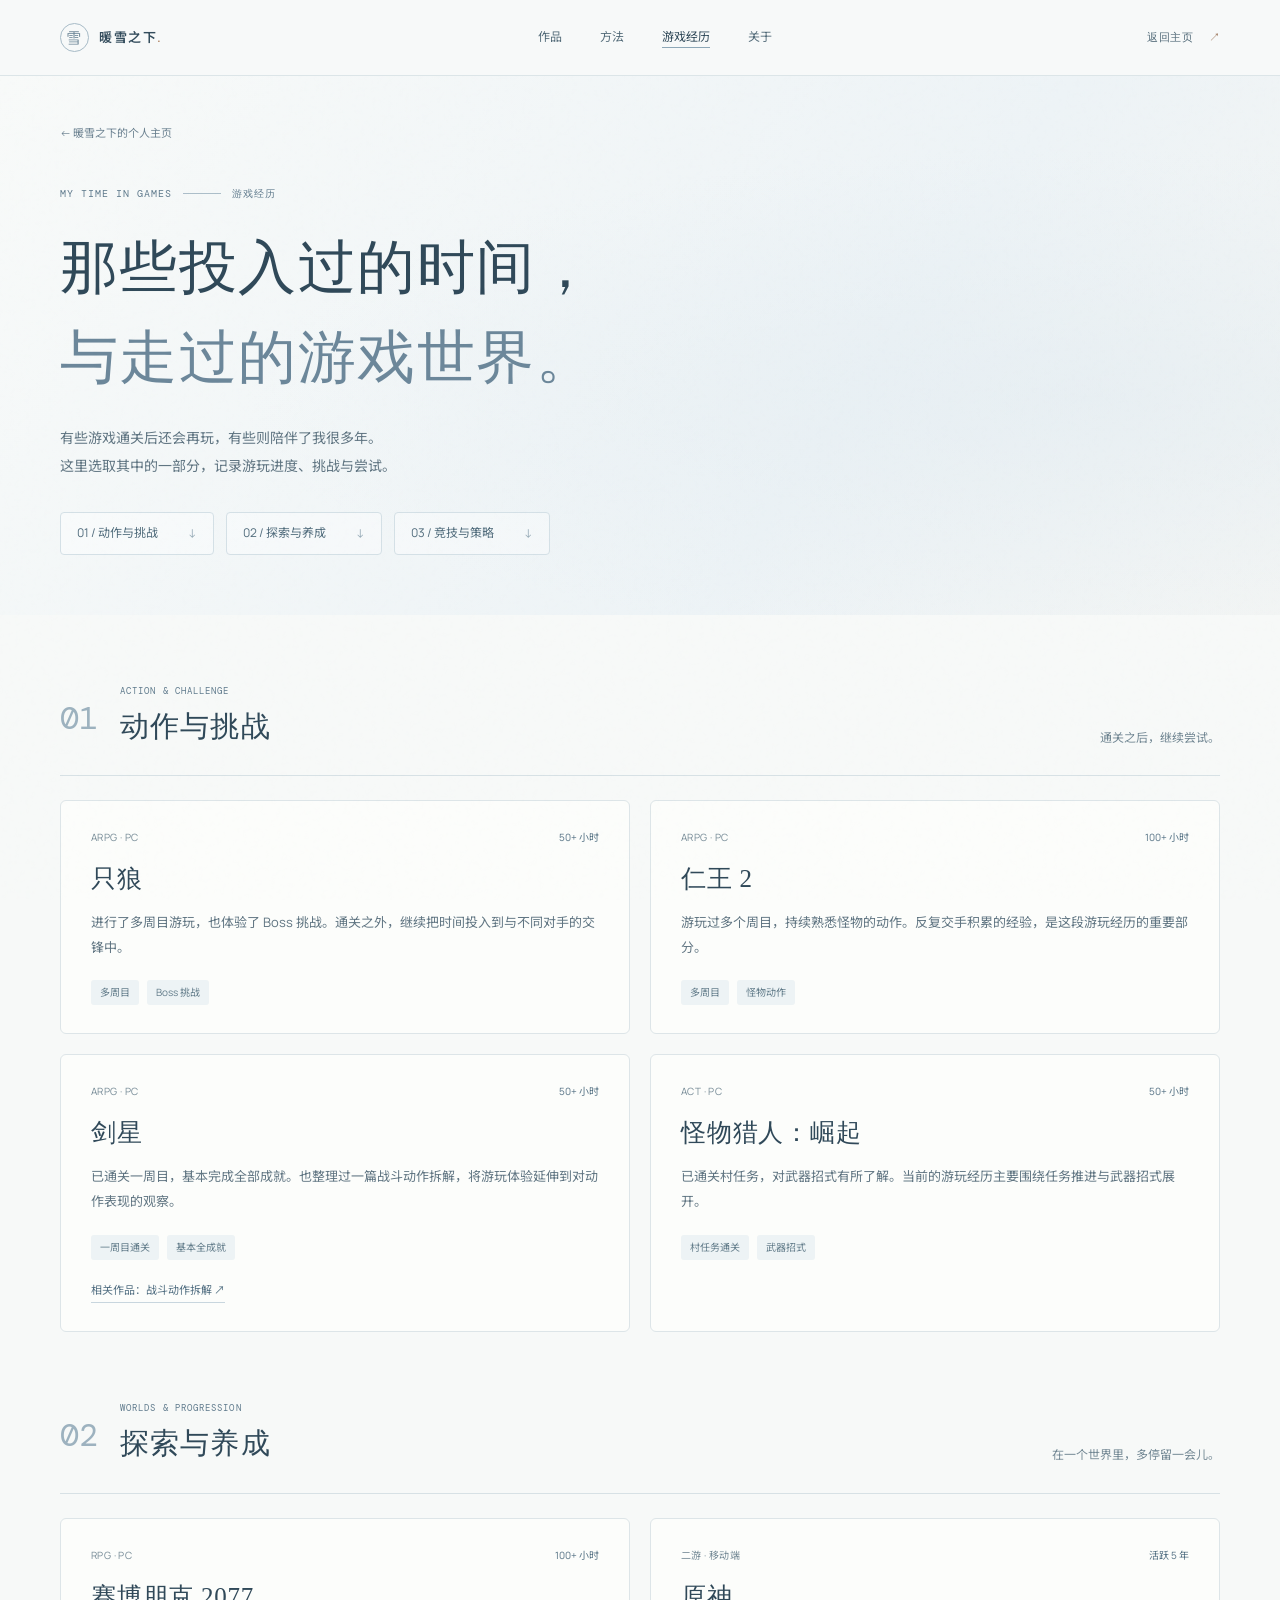
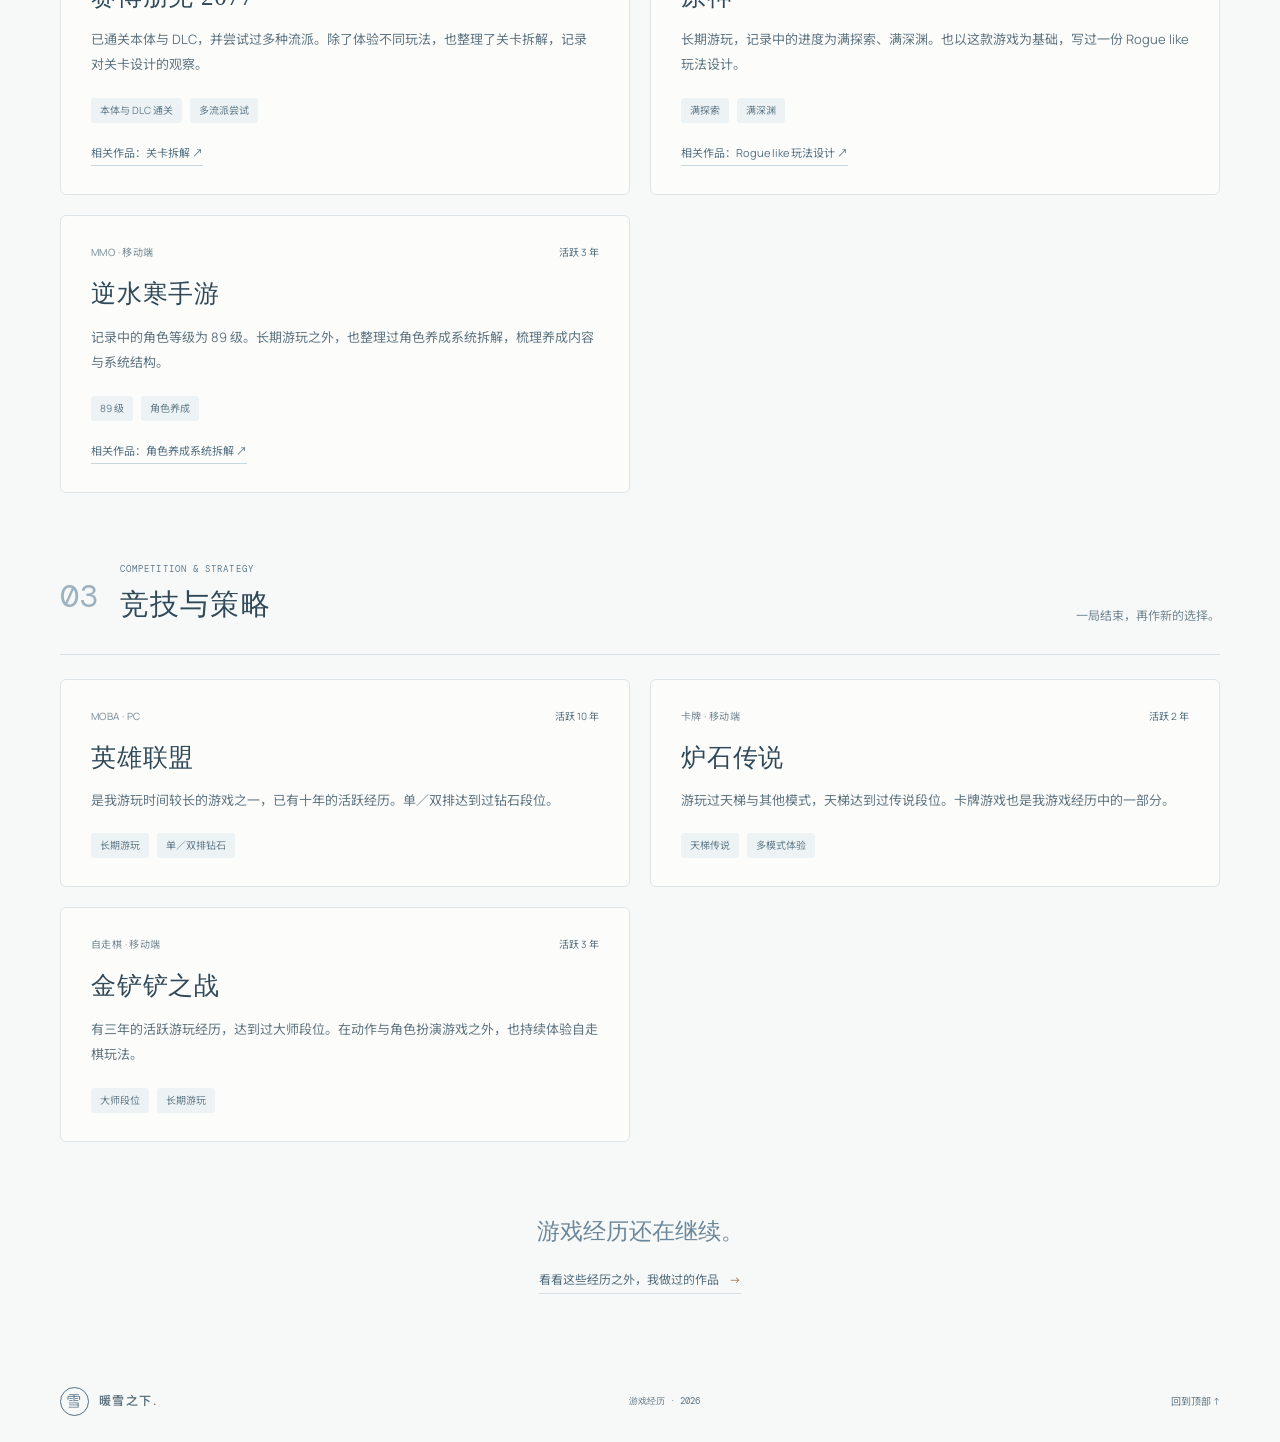
==== games.html @ 7883a8d0 "Add personal game experience page and homepage entry" ====
<!doctype html>
<html lang="zh-CN">
<head>
  <meta charset="utf-8">
  <meta name="viewport" content="width=device-width, initial-scale=1">
  <meta name="theme-color" content="#f3f6f7">
  <meta name="description" content="暖雪之下的游戏经历：动作挑战、世界探索与长期竞技，记录自己的游玩足迹。">
  <title>游戏经历｜暖雪之下</title>
  <link rel="preconnect" href="https://fonts.googleapis.com">
  <link rel="preconnect" href="https://fonts.gstatic.com" crossorigin>
  <link href="https://fonts.googleapis.com/css2?family=DM+Mono:wght@400;500&family=Manrope:wght@400;500;600;700;800&family=Noto+Sans+SC:wght@400;500;600;700;900&display=swap" rel="stylesheet">
  <link rel="stylesheet" href="styles.css?v=games-1">
  <link rel="stylesheet" href="games.css?v=games-1">
  <script src="script.js" defer></script>
</head>
<body class="games-page">
  <div class="grain" aria-hidden="true"></div>
  <header class="topbar">
    <a class="brand" href="index.html"><span class="brand-mark">雪</span><span>暖雪之下<span class="brand-dot">.</span></span></a>
    <nav aria-label="主导航"><a href="index.html#work">作品</a><a href="index.html#approach">方法</a><a href="games.html" aria-current="page">游戏经历</a><a href="index.html#about">关于</a></nav>
    <a class="top-contact" href="index.html">返回主页 <span>↗</span></a>
  </header>
  <main id="top">
    <div class="games-intro-scene">
      <section class="games-intro wrap" aria-labelledby="games-title">
        <a class="games-back" href="index.html">← 暖雪之下的个人主页</a>
        <div class="eyebrow">MY TIME IN GAMES <span class="eyebrow-line"></span> 游戏经历</div>
        <h1 id="games-title">那些投入过的时间，<br><em>与走过的游戏世界。</em></h1>
        <p>有些游戏通关后还会再玩，有些则陪伴了我很多年。<br>这里选取其中的一部分，记录游玩进度、挑战与尝试。</p>
        <div class="games-chapters" aria-label="页面目录"><a href="#action">01 / 动作与挑战 <span>↓</span></a><a href="#worlds">02 / 探索与养成 <span>↓</span></a><a href="#competitive">03 / 竞技与策略 <span>↓</span></a></div>
      </section>
    </div>
    <div class="wrap games-content">
      <section class="game-chapter" id="action" aria-labelledby="action-title">
        <div class="game-chapter-heading"><span class="game-chapter-number">01</span><div><span class="eyebrow">ACTION &amp; CHALLENGE</span><h2 id="action-title">动作与挑战</h2></div><p>通关之后，继续尝试。</p></div>
        <div class="game-list">
          <!-- Each entry can later include a figure with a screenshot or a video link. -->
          <article class="game-entry"><div class="game-entry-top"><span class="game-kind">ARPG · PC</span><span class="game-time">50+ 小时</span></div><h3>只狼</h3><p>进行了多周目游玩，也体验了 Boss 挑战。通关之外，继续把时间投入到与不同对手的交锋中。</p><div class="game-notes"><span>多周目</span><span>Boss 挑战</span></div></article>
          <article class="game-entry"><div class="game-entry-top"><span class="game-kind">ARPG · PC</span><span class="game-time">100+ 小时</span></div><h3>仁王 2</h3><p>游玩过多个周目，持续熟悉怪物的动作。反复交手积累的经验，是这段游玩经历的重要部分。</p><div class="game-notes"><span>多周目</span><span>怪物动作</span></div></article>
          <article class="game-entry"><div class="game-entry-top"><span class="game-kind">ARPG · PC</span><span class="game-time">50+ 小时</span></div><h3>剑星</h3><p>已通关一周目，基本完成全部成就。也整理过一篇战斗动作拆解，将游玩体验延伸到对动作表现的观察。</p><div class="game-notes"><span>一周目通关</span><span>基本全成就</span></div><a class="game-related" href="https://docs.qq.com/pdf/DSk5XcUJLbWRxZUxj" target="_blank" rel="noopener noreferrer">相关作品：战斗动作拆解 ↗</a></article>
          <article class="game-entry"><div class="game-entry-top"><span class="game-kind">ACT · PC</span><span class="game-time">50+ 小时</span></div><h3>怪物猎人：崛起</h3><p>已通关村任务，对武器招式有所了解。当前的游玩经历主要围绕任务推进与武器招式展开。</p><div class="game-notes"><span>村任务通关</span><span>武器招式</span></div></article>
        </div>
      </section>
      <section class="game-chapter" id="worlds" aria-labelledby="worlds-title">
        <div class="game-chapter-heading"><span class="game-chapter-number">02</span><div><span class="eyebrow">WORLDS &amp; PROGRESSION</span><h2 id="worlds-title">探索与养成</h2></div><p>在一个世界里，多停留一会儿。</p></div>
        <div class="game-list">
          <article class="game-entry"><div class="game-entry-top"><span class="game-kind">RPG · PC</span><span class="game-time">100+ 小时</span></div><h3>赛博朋克 2077</h3><p>已通关本体与 DLC，并尝试过多种流派。除了体验不同玩法，也整理了关卡拆解，记录对关卡设计的观察。</p><div class="game-notes"><span>本体与 DLC 通关</span><span>多流派尝试</span></div><a class="game-related" href="https://docs.qq.com/pdf/DSmdZdEV5RG5sZkVX" target="_blank" rel="noopener noreferrer">相关作品：关卡拆解 ↗</a></article>
          <article class="game-entry"><div class="game-entry-top"><span class="game-kind">二游 · 移动端</span><span class="game-time">活跃 5 年</span></div><h3>原神</h3><p>长期游玩，记录中的进度为满探索、满深渊。也以这款游戏为基础，写过一份 Rogue like 玩法设计。</p><div class="game-notes"><span>满探索</span><span>满深渊</span></div><a class="game-related" href="https://docs.qq.com/pdf/DSldFSWpGRkFDQlZ1" target="_blank" rel="noopener noreferrer">相关作品：Rogue like 玩法设计 ↗</a></article>
          <article class="game-entry"><div class="game-entry-top"><span class="game-kind">MMO · 移动端</span><span class="game-time">活跃 3 年</span></div><h3>逆水寒手游</h3><p>记录中的角色等级为 89 级。长期游玩之外，也整理过角色养成系统拆解，梳理养成内容与系统结构。</p><div class="game-notes"><span>89 级</span><span>角色养成</span></div><a class="game-related" href="https://docs.qq.com/pdf/DSmRoaVdUWG1sek9w" target="_blank" rel="noopener noreferrer">相关作品：角色养成系统拆解 ↗</a></article>
        </div>
      </section>
      <section class="game-chapter" id="competitive" aria-labelledby="competitive-title">
        <div class="game-chapter-heading"><span class="game-chapter-number">03</span><div><span class="eyebrow">COMPETITION &amp; STRATEGY</span><h2 id="competitive-title">竞技与策略</h2></div><p>一局结束，再作新的选择。</p></div>
        <div class="game-list">
          <article class="game-entry"><div class="game-entry-top"><span class="game-kind">MOBA · PC</span><span class="game-time">活跃 10 年</span></div><h3>英雄联盟</h3><p>是我游玩时间较长的游戏之一，已有十年的活跃经历。单／双排达到过钻石段位。</p><div class="game-notes"><span>长期游玩</span><span>单／双排钻石</span></div></article>
          <article class="game-entry"><div class="game-entry-top"><span class="game-kind">卡牌 · 移动端</span><span class="game-time">活跃 2 年</span></div><h3>炉石传说</h3><p>游玩过天梯与其他模式，天梯达到过传说段位。卡牌游戏也是我游戏经历中的一部分。</p><div class="game-notes"><span>天梯传说</span><span>多模式体验</span></div></article>
          <article class="game-entry"><div class="game-entry-top"><span class="game-kind">自走棋 · 移动端</span><span class="game-time">活跃 3 年</span></div><h3>金铲铲之战</h3><p>有三年的活跃游玩经历，达到过大师段位。在动作与角色扮演游戏之外，也持续体验自走棋玩法。</p><div class="game-notes"><span>大师段位</span><span>长期游玩</span></div></article>
        </div>
      </section>
      <div class="games-closing"><p>游戏经历还在继续。</p><a class="text-link" href="index.html#work">看看这些经历之外，我做过的作品 <span>→</span></a></div>
    </div>
  </main>
  <footer class="footer wrap"><a class="brand" href="index.html"><span class="brand-mark">雪</span><span>暖雪之下<span class="brand-dot">.</span></span></a><span>游戏经历 · 2026</span><a href="#top">回到顶部 ↑</a></footer>
</body>
</html>
---- styles.css ----
:root{--bg:#101a1a;--panel:#172323;--panel2:#1c2b29;--ink:#f4f0e7;--muted:#9ba9a1;--teal:#92d6be;--lime:#d6e86d;--line:rgba(231,239,221,.13);--mono:"DM Mono",monospace;--sans:"Manrope","Noto Sans SC",sans-serif}*{box-sizing:border-box}html{scroll-behavior:smooth;scroll-padding-top:85px}body{margin:0;background:var(--bg);color:var(--ink);font-family:var(--sans);font-size:14px;line-height:1.7;overflow-x:hidden}.grain{position:fixed;inset:0;pointer-events:none;z-index:9;opacity:.11;background-image:url("data:image/svg+xml,%3Csvg viewBox='0 0 180 180' xmlns='http://www.w3.org/2000/svg'%3E%3Cfilter id='n'%3E%3CfeTurbulence type='fractalNoise' baseFrequency='.9' numOctaves='3' stitchTiles='stitch'/%3E%3C/filter%3E%3Crect width='100%25' height='100%25' filter='url(%23n)' opacity='.13'/%3E%3C/svg%3E")}.wrap{width:min(1160px,calc(100% - 64px));margin-inline:auto}.topbar{height:76px;padding:0 max(32px,calc((100vw - 1160px)/2));display:flex;align-items:center;justify-content:space-between;border-bottom:1px solid var(--line);position:sticky;top:0;background:rgba(16,26,26,.93);backdrop-filter:blur(14px);z-index:10}.brand{display:flex;align-items:center;gap:10px;color:var(--ink);font-weight:800;letter-spacing:.12em;text-decoration:none;font-size:13px}.brand-mark{display:grid;place-items:center;width:29px;height:29px;border:1px solid var(--teal);color:var(--teal);font:500 15px var(--mono);border-radius:50%}.brand-dot,.heading-mark{color:var(--lime)}nav{display:flex;gap:38px}nav a,.top-contact,.footer a{color:#c1cac2;text-decoration:none;font-size:12px;transition:color .2s}nav a:hover,.top-contact:hover,.footer a:hover{color:var(--lime)}.top-contact{font-family:var(--mono);font-size:11px;letter-spacing:.04em}.top-contact span,.text-link span{color:var(--lime);margin-left:8px}.hero{min-height:620px;padding-top:108px;position:relative;display:grid;grid-template-columns:1fr .88fr;align-items:start}.eyebrow{font:10px var(--mono);letter-spacing:.1em;color:var(--teal);display:flex;align-items:center;gap:11px}.status-dot{width:6px;height:6px;border-radius:50%;background:var(--lime);box-shadow:0 0 10px #d6e86d}.eyebrow-line{display:inline-block;width:38px;height:1px;background:rgba(146,214,190,.55)}h1,h2,h3,p{margin-top:0}h1{font-size:clamp(50px,6vw,82px);line-height:1.17;letter-spacing:-.06em;margin:34px 0 22px;font-weight:700}h1 em,h2 em{font-style:normal;color:var(--teal)}.hero-lede{font-size:15px;color:#b1bdb5;line-height:2.05}.hero-lede strong{color:var(--ink)}.hero-actions{display:flex;align-items:center;gap:28px;margin-top:34px}.button{display:inline-flex;gap:27px;align-items:center;text-decoration:none;padding:12px 18px;font-weight:600;font-size:12px;transition:transform .2s,background .2s}.button:hover{transform:translateY(-2px)}.button-primary{background:var(--lime);color:#17201d}.button-primary span{font:16px var(--mono)}.text-link{color:var(--ink);text-decoration:none;font-size:12px;border-bottom:1px solid var(--line);padding-bottom:5px}.hero-meta{display:flex;gap:13px;margin-top:72px;color:#75867e;font:9px var(--mono);letter-spacing:.09em}.meta-sep{color:var(--teal)}.hero-art{height:420px;position:relative;margin-top:8px;overflow:hidden;background:radial-gradient(ellipse at center,rgba(42,73,63,.55),rgba(16,26,26,0) 70%)}.art-orbit{position:absolute;border:1px solid rgba(146,214,190,.18);border-radius:50%;left:50%;top:48%;transform:translate(-50%,-50%) rotate(-25deg)}.orbit-one{width:350px;height:175px}.orbit-two{width:260px;height:345px;transform:translate(-50%,-50%) rotate(49deg);border-color:rgba(214,232,109,.16)}.art-cross{height:1px;background:rgba(146,214,190,.16);position:absolute;left:12%;right:12%;top:48%}.cross-b{transform:rotate(60deg)}.art-core{position:absolute;top:48%;left:50%;width:113px;height:113px;transform:translate(-50%,-50%);border:1px solid rgba(214,232,109,.55);border-radius:50%;display:flex;flex-direction:column;align-items:center;justify-content:center;background:rgba(21,39,35,.7);box-shadow:0 0 55px rgba(146,214,190,.13)}.core-glyph{font-size:32px;color:var(--lime);line-height:1}.core-label{font:8px/1.4 var(--mono);text-align:center;letter-spacing:.1em;color:var(--teal);margin-top:4px}.art-node{position:absolute;width:52px;height:52px;border-radius:50%;border:1px solid rgba(146,214,190,.42);background:#182624;display:flex;flex-direction:column;align-items:center;justify-content:center;line-height:1.2;box-shadow:0 0 22px rgba(0,0,0,.25)}.art-node b{font:10px var(--mono);color:var(--lime)}.art-node span{font-size:9px;color:#bccac0;margin-top:3px}.node-a{top:15%;left:49%}.node-b{bottom:15%;left:23%}.node-c{bottom:22%;right:13%}.art-coordinate{position:absolute;font:8px var(--mono);letter-spacing:.07em;color:#758a7d}.coord-a{top:10%;right:4%}.coord-b{bottom:9%;left:0}.art-caption{position:absolute;bottom:9%;right:0;display:flex;gap:8px;align-items:center;font-size:9px;color:#8d9d92}.caption-bar{width:17px;height:1px;background:var(--lime)}.hero-index{position:absolute;bottom:25px;left:0;display:flex;align-items:center;gap:12px;color:#6d7d75;font:8px var(--mono);letter-spacing:.12em}.scroll-line{height:1px;width:55px;background:var(--teal)}.signal-strip{border-block:1px solid var(--line);background:rgba(255,255,255,.015)}.signal-inner{min-height:88px;display:flex;align-items:center;justify-content:space-between}.signal-label{font:9px var(--mono);color:#73867b;letter-spacing:.1em}.signal-item{font-size:12px;color:#d0d8ce}.signal-item b{font:10px var(--mono);color:var(--teal);margin-right:12px}.section{padding-top:112px;padding-bottom:118px}.section-head{display:flex;justify-content:space-between;align-items:end;margin-bottom:45px}.section-eyebrow{margin-bottom:17px}.section-head h2,.about-left h2{font-size:42px;line-height:1.25;letter-spacing:-.05em;margin:0}.section-head>p{font-size:11px;color:#829087;line-height:1.9;margin:0 0 3px}.work-grid{display:grid;grid-template-columns:1fr 1fr;gap:46px 28px}.work-card{min-width:0}.work-featured{grid-column:1/-1;display:grid;grid-template-columns:1.1fr .9fr;gap:28px;align-items:center}.work-visual{position:relative;display:block;min-height:280px;overflow:hidden;background:#1a2926;text-decoration:none;color:inherit;border:1px solid rgba(225,238,222,.08);transition:border .3s,transform .3s}.work-visual:hover{border-color:rgba(146,214,190,.45);transform:translateY(-3px)}.visual-top{position:absolute;left:20px;right:20px;top:17px;display:flex;justify-content:space-between;color:#85978c;font:8px var(--mono);letter-spacing:.07em}.timeline-title{position:absolute;left:10%;top:24%;font:700 clamp(31px,4vw,53px)/.95 var(--sans);letter-spacing:-.06em}.timeline-title i{font-style:normal;color:var(--teal)}.timeline-track{position:absolute;left:10%;right:10%;bottom:28%;display:flex;gap:10px;align-items:center}.track-label{font:8px var(--mono);color:#8ca099}.track-line{height:1px;background:rgba(146,214,190,.6);flex:1;position:relative;display:flex;justify-content:space-between}.track-line i{width:7px;height:7px;border-radius:50%;background:var(--lime);margin-top:-3px;box-shadow:0 0 11px rgba(214,232,109,.7)}.timeline-events{position:absolute;left:16%;right:12%;bottom:19%;display:flex;justify-content:space-between;color:#8ea097;font-size:9px}.work-featured .work-visual{min-height:295px}.visual-arrow{position:absolute;right:18px;bottom:15px;color:var(--lime);font:18px var(--mono)}.visual-timeline:after{content:"";position:absolute;right:9%;top:29%;width:105px;height:105px;border:1px solid rgba(146,214,190,.32);border-radius:50%;box-shadow:0 0 0 14px rgba(146,214,190,.035),0 0 0 28px rgba(146,214,190,.025)}.visual-config{min-height:245px;background:linear-gradient(135deg,#1c2c29,#182322)}.config-stack{position:absolute;left:12%;right:12%;top:27%;display:grid;gap:7px}.stack-row{height:30px;display:flex;align-items:center;gap:13px;padding:0 11px;border:1px solid rgba(146,214,190,.15);background:rgba(15,25,24,.55)}.stack-row span{font:8px var(--mono);color:#82968a;width:39px}.stack-row b{font-size:9px;color:#c3d0c5;font-weight:500;flex:1}.stack-row i{font-style:normal;color:#799589;font:12px var(--mono)}.stack-row.active{border-color:rgba(214,232,109,.55);background:rgba(214,232,109,.08)}.stack-row.active span,.stack-row.active i{color:var(--lime)}.stack-foot{position:absolute;left:12%;right:12%;bottom:13%;display:flex;justify-content:space-between;color:#71867a;font:7px var(--mono);letter-spacing:.08em}.visual-prototype{min-height:245px;background:radial-gradient(ellipse at 50% 55%,#29433a,#192523 70%)}.proto-stage{position:absolute;inset:26% 13% 23%;border:1px solid rgba(146,214,190,.17);background-image:linear-gradient(rgba(146,214,190,.045) 1px,transparent 1px),linear-gradient(90deg,rgba(146,214,190,.045) 1px,transparent 1px);background-size:22px 22px}.proto-player{position:absolute;left:35%;top:52%;width:23px;height:23px;border-radius:50%;display:grid;place-items:center;color:#13201a;background:var(--lime);box-shadow:0 0 20px #b2c966}.proto-target{position:absolute;width:13px;height:13px;border:1px solid #e3a083;border-radius:50%;box-shadow:0 0 13px rgba(227,160,131,.5)}.target-one{right:26%;top:24%}.target-two{right:18%;bottom:19%}.proto-path{position:absolute;left:39%;top:45%;width:80px;height:40px;border-top:1px dashed var(--teal);transform:rotate(-29deg)}.proto-hit{position:absolute;right:22%;top:10%;font:9px var(--mono);color:var(--lime);transform:rotate(-10deg)}.proto-controls{position:absolute;left:13%;right:13%;bottom:10%;display:flex;justify-content:space-between;color:#82968b;font:7px var(--mono)}.work-info{position:relative;padding-top:19px}.work-kicker{font:9px var(--mono);letter-spacing:.04em;color:var(--teal)}.work-info h3{font-size:18px;line-height:1.45;margin:7px 35px 10px 0;font-weight:600;letter-spacing:-.02em}.work-featured .work-info h3{font-size:22px}.work-info p{font-size:11px;line-height:1.9;color:#89988e;margin-bottom:15px;max-width:420px}.work-number{position:absolute;right:0;top:19px;color:#55685e;font:11px var(--mono)}.tag-row{display:flex;gap:7px;flex-wrap:wrap}.tag-row span{border:1px solid var(--line);color:#9aa99e;padding:3px 9px;font-size:9px}.placeholder-note{margin:38px 0 0;padding:12px 14px;border-left:2px solid var(--lime);background:rgba(214,232,109,.04);color:#9da99e;font-size:10px}.placeholder-note span{color:var(--lime);margin-right:7px}.approach-section{background:#182523;border-block:1px solid var(--line);padding:104px 0 110px}.approach-wrap{display:grid;grid-template-columns:.88fr 1.12fr;gap:90px}.approach-intro h2,.contact-wrap h2{font-size:42px;line-height:1.3;letter-spacing:-.055em;margin:24px 0 20px}.approach-intro>p{max-width:330px;color:#9eada3;font-size:12px;line-height:2}.approach-intro .text-link{display:inline-block;margin-top:18px}.steps{border-top:1px solid var(--line)}.steps article{display:grid;grid-template-columns:42px 1fr 34px;gap:14px;align-items:center;padding:19px 0;border-bottom:1px solid var(--line)}.step-no{align-self:start;padding-top:4px;color:var(--teal);font:10px var(--mono)}.steps h3{font-size:14px;margin:0 0 3px;font-weight:600}.steps p{font-size:10px;margin:0;color:#8d9c92}.step-symbol{color:#a9c6ad;font:19px var(--mono);text-align:right}.about-section{display:grid;grid-template-columns:1fr 1fr;gap:80px;align-items:center}.about-left{position:relative;min-height:260px}.about-stamp{position:absolute;bottom:-26px;left:10px;width:87px;height:87px;border:1px solid rgba(146,214,190,.36);border-radius:50%;display:flex;flex-direction:column;align-items:center;justify-content:center;color:var(--teal);font:9px/1.2 var(--mono);letter-spacing:.12em;text-align:center;transform:rotate(-12deg)}.about-stamp span{color:var(--lime);font-size:16px}.about-right{padding-top:19px}.about-lede{font-size:15px;line-height:2;color:#d2dbd1;margin-bottom:28px}.about-facts{border-top:1px solid var(--line)}.about-facts>div{display:flex;justify-content:space-between;gap:20px;padding:11px 0;border-bottom:1px solid var(--line);font-size:10px}.about-facts span{color:#7f9186}.about-facts b{font-weight:500;color:#ced8cc;text-align:right}.about-small{font-size:10px;color:#839388;margin:18px 0 0}.contact-section{background:var(--teal);color:#13211c;padding:88px 0 90px}.contact-wrap{display:flex;justify-content:space-between;align-items:center;gap:40px}.contact-wrap .eyebrow{color:#315448}.contact-wrap .eyebrow-line{background:rgba(40,83,66,.45)}.contact-wrap h2{font-size:45px;margin:20px 0 12px}.contact-wrap h2 em{color:#436b59}.contact-wrap>div:first-child>p{font-size:11px;color:#36594d}.contact-card{width:min(430px,45%);padding:23px 25px;background:#12201d;color:var(--ink);display:flex;flex-direction:column;gap:12px}.contact-label{font:8px var(--mono);letter-spacing:.12em;color:var(--teal)}.contact-link{font-size:18px;color:var(--ink);text-decoration:none;border-bottom:1px solid var(--line);padding:4px 0 12px}.contact-link span,.social-link span{float:right;color:var(--lime)}.social-link{font:9px var(--mono);letter-spacing:.06em;color:#b2c0b4;text-decoration:none}.contact-hint{color:#687a6f;font-size:9px;margin-top:4px}.footer{height:82px;display:flex;align-items:center;justify-content:space-between}.footer>span{color:#718077;font:9px var(--mono)}.footer a:last-child{font-size:10px}
@media(max-width:800px){.wrap{width:min(100% - 40px,620px)}.topbar{height:66px;padding:0 20px}nav{gap:18px}nav a{font-size:10px}.top-contact{font-size:9px}.hero{padding-top:78px;grid-template-columns:1fr;min-height:0;padding-bottom:75px}.hero-art{height:310px;margin:38px 0 0}.hero-meta{margin-top:43px}.hero-index{bottom:23px}.signal-inner{padding-block:20px;display:grid;grid-template-columns:1fr 1fr;gap:13px}.signal-label{grid-column:1/-1}.section{padding-block:78px}.section-head{display:block}.section-head>p{margin-top:17px}.work-grid{grid-template-columns:1fr;gap:37px}.work-featured{grid-column:auto;display:flex;flex-direction:column;align-items:stretch;gap:0}.work-featured .work-visual{min-height:250px}.work-featured .work-info h3{font-size:18px}.approach-section{padding:78px 0}.approach-wrap{grid-template-columns:1fr;gap:42px}.about-section{grid-template-columns:1fr;gap:30px}.about-left{min-height:220px}.contact-wrap{align-items:flex-start;flex-direction:column}.contact-card{width:100%}.contact-wrap h2{font-size:39px}}@media(max-width:460px){.wrap{width:calc(100% - 32px)}.topbar{padding-inline:16px}nav{gap:12px}nav a{font-size:9px}.top-contact{font-size:8px}.brand{font-size:11px;gap:7px}.brand-mark{width:25px;height:25px}.hero{padding-top:65px}h1{font-size:51px}.hero-lede{font-size:13px}.hero-art{height:270px}.section-head h2,.about-left h2{font-size:35px}.approach-intro h2{font-size:36px}.work-visual{min-height:230px}.timeline-title{font-size:40px}.contact-card{padding:20px}.contact-link{font-size:16px}.footer{height:auto;min-height:75px;gap:10px;flex-wrap:wrap;padding-block:18px}.footer>span{font-size:8px}}
@media(prefers-reduced-motion:reduce){html{scroll-behavior:auto}*,*:before,*:after{transition:none!important}}

.visual-work{--glow:#92d6be;min-height:245px;display:flex;align-items:flex-end;padding:32px;background:linear-gradient(135deg,#20332e,#121d1d);isolation:isolate}
.work-featured .visual-work{min-height:295px}
.visual-work:before{content:"";position:absolute;width:270px;height:270px;right:-40px;top:-95px;border:1px solid color-mix(in srgb,var(--glow) 34%,transparent);border-radius:50%;box-shadow:0 0 0 28px color-mix(in srgb,var(--glow) 6%,transparent),0 0 0 65px color-mix(in srgb,var(--glow) 4%,transparent);z-index:0}
.visual-work:after{content:"";position:absolute;inset:0;background:linear-gradient(90deg,transparent 98%,rgba(255,255,255,.045) 98%),linear-gradient(transparent 98%,rgba(255,255,255,.045) 98%);background-size:26px 26px;opacity:.45;z-index:0}
.visual-work .visual-top,.visual-work .visual-arrow{z-index:2}
.visual-card-title{position:relative;z-index:2;color:var(--ink);font-size:28px;line-height:1.23;font-weight:700;letter-spacing:-.04em;max-width:80%}
.work-featured .visual-card-title{font-size:45px}
.visual-card-title span{display:block;font:10px var(--mono);letter-spacing:.12em;color:var(--glow);margin-top:12px}
.visual-large-number{position:absolute;right:28px;bottom:21px;color:color-mix(in srgb,var(--glow) 30%,transparent);font:500 67px/.9 var(--mono);z-index:1}
.visual-demo{--glow:#d6e86d;background:linear-gradient(125deg,#30423a,#172322)}
.visual-level{--glow:#e8a381;background:linear-gradient(135deg,#3c2c2b,#1e2628)}
.visual-system{--glow:#98bbef;background:linear-gradient(135deg,#233750,#1a2530)}
.visual-action{--glow:#d0a8ec;background:linear-gradient(135deg,#332a46,#1a2430)}
.visual-rogue{--glow:#e6c88d;background:linear-gradient(135deg,#3b3829,#202a26)}
.visual-library{--glow:#92d6be;background:linear-gradient(135deg,#1e4039,#182723)}
@media(max-width:460px){.visual-work,.work-featured .visual-work{min-height:220px;padding:24px}.visual-card-title{font-size:23px}.work-featured .visual-card-title{font-size:33px}.visual-large-number{font-size:50px}}

/* Winter introduction. */
.topbar{background:rgba(247,249,249,.95);border-color:#dce5e8}
.topbar .brand{color:#344d5d;font-weight:600}
.topbar .brand-mark{color:#647f91;border-color:#a6bac6}
.topbar .brand-dot{color:#b38767}
.topbar nav a,.topbar .top-contact{color:#536b79}
.topbar nav a:hover,.topbar .top-contact:hover{color:#243f50}
.topbar .top-contact span{color:#956c4f}
.hero-scene{color:#304959;background:radial-gradient(ellipse at 85% 85%,#f5e9db88,transparent 48%),linear-gradient(125deg,#f8faf9,#edf3f6 65%,#f3f5f4);border-bottom:1px solid #ccd9df}
.hero-scene .hero{min-height:690px;grid-template-columns:1.15fr .85fr;gap:56px;align-items:center;padding-top:64px;padding-bottom:90px}
.hero-scene .eyebrow{color:#607b8d;font-family:var(--sans);font-size:11px;letter-spacing:.12em;flex-wrap:wrap}
.hero-scene .eyebrow-line{background:#acbec9;width:28px}
.hero-scene .status-dot{background:#a9bfce;box-shadow:none}
.hero-scene h1{font-family:"Songti SC","STSong","SimSun",serif;font-size:clamp(43px,4.8vw,67px);font-weight:400;line-height:1.5;letter-spacing:.04em;margin:25px 0 21px}
.hero-scene h1 em{color:#6c879a}
.hero-scene .hero-lede{color:#526977;font-size:14px;line-height:2.15}
.hero-scene .hero-lede strong{color:#344f61;font-weight:600}
.hero-scene .hero-actions{gap:28px;margin-top:29px}
.hero-scene .button-primary{background:#506d80;color:#fff;border-radius:4px;padding:13px 23px;font-weight:500;box-shadow:0 5px 16px #506d8015}
.hero-scene .button-primary:hover{background:#3d5b6f}
.hero-scene .text-link{color:#526d7d;border-color:#becbd2}
.hero-scene .text-link span{color:#956c4f}
.name-note{font-size:11px;line-height:1.9;color:#647888;margin:39px 0 0;max-width:370px}
.name-note span{color:#809daf;margin-right:7px;font-size:15px}
.hero-scene .hero-index{color:#657d8a;bottom:27px}
.hero-scene .scroll-line{background:#a3b9c6}
.hero-portrait{width:100%;max-width:470px;justify-self:end;margin:0}
/* Fade the illustration itself so the real page background shows through. */
.hero-portrait-image{width:100%;height:auto;display:block;filter:saturate(.78) brightness(1.08);-webkit-mask-image:radial-gradient(ellipse 50% 50% at 50% 50%,#000 35%,#000000f5 50%,#000000a6 65%,#00000033 82%,transparent 100%);mask-image:radial-gradient(ellipse 50% 50% at 50% 50%,#000 35%,#000000f5 50%,#000000a6 65%,#00000033 82%,transparent 100%)}
.hero-quote{text-align:center;margin-top:-6px;color:#526d7d}
.hero-quote blockquote{margin:0;font-family:"Songti SC","STSong","SimSun",serif;font-size:16px;line-height:1.9;letter-spacing:.055em}
.hero-quote cite{display:block;margin-top:10px;color:#738894;font-style:normal;font-size:10px;line-height:1.8;letter-spacing:.035em}
.hero-quote cite span{padding-inline:5px;color:#a1b3bd}
a:focus-visible{outline:2px solid currentColor;outline-offset:5px}
@media(max-width:800px){
  .hero-scene .hero{grid-template-columns:1fr;gap:37px;padding-top:55px;padding-bottom:76px;min-height:0}
  .hero-scene h1{font-size:clamp(42px,7.5vw,61px);margin-top:23px}
  .hero-portrait{max-width:400px;justify-self:center}
  .name-note{margin-top:27px}
}
@media(max-width:460px){
  .hero-scene .hero{padding-top:41px;gap:31px}
  .hero-scene h1{font-size:clamp(32px,9.3vw,43px);letter-spacing:.025em}
  .hero-scene .eyebrow{font-size:10px;gap:8px}
  .hero-scene .hero-lede{font-size:13px}
  .hero-scene .desktop-only{display:none}
  .hero-scene .hero-actions{gap:22px}
  .name-note{font-size:10px}
  .hero-portrait{max-width:340px}
  .hero-quote blockquote{font-size:14px;letter-spacing:.025em}
  .hero-quote cite{font-size:9px}
}

/* A shared winter palette and paper treatment throughout the page. */
:root{
  --bg:#f7f9f8;--panel:#edf3f5;--panel2:#e7eff2;
  --ink:#304959;--muted:#607582;--teal:#526f82;--lime:#936b50;
  --line:#d7e1e5;--serif:"Songti SC","STSong","SimSun",serif;
}
.grain{opacity:.055}
.hero-scene{border-bottom:0}
.signal-strip{background:#edf3f5;border-top:0;border-bottom:1px solid var(--line)}
.signal-inner{min-height:78px}
.signal-label{color:#657c8a}
.signal-item{color:#496171}
.signal-item b{color:#6a8495}
.section{padding-top:92px;padding-bottom:100px}
.eyebrow{color:#607b8d}
.eyebrow-line{background:#acbec9}
.section-head h2,.about-left h2,.approach-intro h2,.contact-wrap h2{
  font-family:var(--serif);font-weight:400;letter-spacing:.025em;line-height:1.5;
}
h2 em{color:#6c879a}
.section-head>p{color:var(--muted);font-size:12px}
.work-grid{gap:32px 28px}
.work-card{padding:14px 14px 21px;border:1px solid var(--line);border-radius:9px;background:#fdfefc;box-shadow:0 8px 25px #49627206}
.work-featured{padding:17px;gap:32px}
.work-visual{border:1px solid #d4e0e5;border-radius:5px;transition:border-color .2s,transform .2s}
.work-visual:hover{border-color:#91aaba;transform:translateY(-2px)}
.visual-work{--glow:#526f82;background:linear-gradient(135deg,#dce8ed,#f0f4f4)}
.visual-demo{--glow:#506e7c;background:linear-gradient(125deg,#d3e3e7,#eef3f1)}
.visual-level{--glow:#90654c;background:linear-gradient(135deg,#ede0d5,#f5efea)}
.visual-system{--glow:#516e8a;background:linear-gradient(135deg,#dce5ef,#edf2f6)}
.visual-action{--glow:#756286;background:linear-gradient(135deg,#e6dfed,#f3eff5)}
.visual-rogue{--glow:#846d47;background:linear-gradient(135deg,#eee5d1,#f6f2e8)}
.visual-library{--glow:#507569;background:linear-gradient(135deg,#dceae4,#edf4f0)}
.visual-work:before{width:260px;height:260px;top:-70px;right:-60px;border-color:color-mix(in srgb,var(--glow) 16%,transparent);box-shadow:0 0 0 30px #ffffff32,0 0 0 64px #ffffff26}
.visual-work:after{background:radial-gradient(circle at 17% 28%,#fff 0 2px,transparent 3px),radial-gradient(circle at 68% 45%,#ffffffbb 0 2px,transparent 3px),radial-gradient(circle at 81% 73%,#ffffffbb 0 1px,transparent 2px);background-size:auto;opacity:.7}
.visual-top{color:#526a79;font-size:9px}
.visual-arrow{color:var(--glow)}
.visual-card-title{font-family:var(--serif);font-weight:400;letter-spacing:.025em;line-height:1.5;color:#344d5d}
.visual-card-title span{color:var(--glow);font-family:var(--sans);font-size:11px;letter-spacing:.07em}
.visual-large-number{color:color-mix(in srgb,var(--glow) 19%,transparent)}
.work-info{padding:19px 8px 0}
.work-featured .work-info{padding:12px 14px 12px 0}
.work-kicker{color:#5b788a;font-family:var(--sans);font-size:10px}
.work-info h3{color:var(--ink)}
.work-info p{color:var(--muted);font-size:12px}
.work-number{color:#6a8090;right:8px}
.tag-row span{color:#587080;background:#f2f6f7;border-color:#dce5e9;border-radius:3px;font-size:10px}
.approach-section{background:linear-gradient(135deg,#edf3f5,#f1f5f5);border-color:#dce5e9;padding:88px 0 94px}
.approach-intro>p{color:var(--muted);font-size:13px}
.steps article{padding:23px 0}
.steps p{color:var(--muted);font-size:12px}
.step-no,.step-symbol{color:#648195}
.text-link{color:#526d7d}
.about-lede{color:#496171}
.about-facts>div{font-size:12px;padding:14px 0}
.about-facts span,.about-small{color:var(--muted)}
.about-facts b{color:#405b6c}
.about-small{font-size:11px}
.about-stamp{border-color:#b4c6d0;color:#607d8f;background:#eff4f6}
.contact-section{background:linear-gradient(115deg,#eef3f4,#f4ede4);color:var(--ink);border-block:1px solid #dce4e5}
.contact-wrap .eyebrow{color:#627e8f}
.contact-wrap .eyebrow-line{background:#acbec9}
.contact-wrap h2 em{color:#6c879a}
.contact-wrap>div:first-child>p{font-size:12px;color:#5b7180}
.contact-card{background:#fbfcf9;border:1px solid #d9e1e2;border-radius:8px;padding:28px;box-shadow:0 10px 30px #49627208}
.contact-label{color:#647d8d;font-size:9px}
.contact-link{color:#365366;font-size:17px;overflow-wrap:anywhere}
.contact-hint{color:#657b88;font-size:11px}
.footer .brand{font-weight:600}
.footer a,.footer>span{color:#607582}
.footer a:hover{color:#365366}
@media(max-width:800px){
  .signal-inner{min-height:0}
  .section{padding-block:68px}
  .work-grid{gap:25px}
  .work-featured{padding:14px;gap:0}
  .work-featured .work-info{padding:19px 8px 0}
  .approach-section{padding:68px 0}
  .contact-section{padding:68px 0}
}
@media(max-width:460px){
  .work-card{padding:11px 11px 19px}
  .visual-work,.work-featured .visual-work{padding:22px}
  .visual-top{left:15px;right:15px;font-size:8px;letter-spacing:0}
  .work-info,.work-featured .work-info{padding-inline:5px}
  .contact-card{padding:22px}
  .contact-wrap h2{font-size:35px}
}

/* A quiet doorway from the portfolio into the separate game journal. */
.games-preview{display:grid;grid-template-columns:1.15fr .85fr;gap:64px;padding-bottom:90px;align-items:center}
.games-preview h2{font-family:var(--serif);font-size:32px;font-weight:400;line-height:1.6;letter-spacing:.02em;margin-bottom:17px}
.games-preview p{color:var(--muted);font-size:13px;line-height:2;margin-bottom:24px}
.games-preview-names{display:flex;flex-wrap:wrap;justify-content:center;gap:13px 22px;padding:35px 20px;border-block:1px solid var(--line)}
.games-preview-names span{font-family:var(--serif);font-size:21px;color:#718a9b;letter-spacing:.04em}
@media(max-width:800px){.games-preview{grid-template-columns:1fr;gap:30px;padding-bottom:68px}.games-preview-names{justify-content:flex-start;padding:22px 0}}
@media(max-width:560px){.topbar{height:auto;min-height:76px;flex-wrap:wrap;gap:15px;padding-block:17px}.topbar nav{order:3;flex-basis:100%;justify-content:space-between;gap:12px}.games-preview h2{font-size:27px}.games-preview-names span{font-size:18px}}
---- games.css ----
.games-intro-scene{background:radial-gradient(ellipse at 85% 60%,#e0eaf080,transparent 55%),linear-gradient(125deg,#f8faf9,#edf3f6 65%,#f3f5f4)}
.games-intro{padding-block:44px 60px}
.games-back{display:inline-block;color:#6b8190;text-decoration:none;font-size:11px;margin-bottom:44px}
.games-intro h1{font-family:var(--serif);font-weight:400;letter-spacing:.025em;font-size:clamp(32px,4.7vw,58px);line-height:1.55;margin:22px 0}
.games-intro h1 em{color:#6c879a}
.games-intro>p{color:var(--muted);font-size:14px;line-height:2}
.games-chapters{display:flex;flex-wrap:wrap;gap:12px;margin-top:32px}
.games-chapters a{display:flex;align-items:center;gap:30px;padding:10px 16px;color:#526d7d;border:1px solid #d4e0e6;border-radius:4px;text-decoration:none;font-size:12px;background:#ffffff50;transition:background .2s}
.games-chapters a:hover{background:#fff}
.games-chapters span{color:#91a6b3}
.game-chapter{padding-top:70px;scroll-margin-top:95px}
.game-chapter-heading{display:flex;align-items:center;gap:22px;padding-bottom:24px;border-bottom:1px solid var(--line)}
.game-chapter-number{font:32px var(--mono);color:#9db2bf}
.game-chapter-heading .eyebrow{font-size:9px;letter-spacing:.12em}
.game-chapter-heading h2{font-family:var(--serif);font-size:29px;letter-spacing:.04em;font-weight:400;margin:5px 0 0}
.game-chapter-heading>p{margin:0 0 3px auto;align-self:end;color:#738894;font-size:12px}
.game-list{display:grid;grid-template-columns:1fr 1fr;gap:20px;margin-top:24px}
.game-entry{padding:28px 30px;background:#fcfdfb;border:1px solid #dde5e8;border-radius:6px}
.game-entry-top{display:flex;align-items:center;justify-content:space-between;gap:12px;font-size:10px;color:#748995}
.game-kind{letter-spacing:.04em}
.game-time{color:#526f82;white-space:nowrap}
.game-entry h3{font-family:var(--serif);font-size:25px;font-weight:400;letter-spacing:.03em;margin:14px 0 12px;line-height:1.5}
.game-entry>p{color:var(--muted);font-size:13px;line-height:1.95;margin-bottom:20px}
.game-notes{display:flex;flex-wrap:wrap;gap:8px}
.game-notes span{font-size:10px;color:#627c8a;background:#edf3f5;border-radius:3px;padding:4px 9px}
.game-related{display:inline-block;margin-top:21px;color:#526f82;font-size:11px;text-decoration:none;border-bottom:1px solid #c8d6de;padding-bottom:3px}
.game-related:hover{color:#304959}
.game-entry figure{margin:22px 0 0}
.game-entry figure img{width:100%;height:auto;display:block;border-radius:4px}
.game-entry figure figcaption{font-size:11px;color:var(--muted);margin-top:8px}
.games-closing{padding-block:70px;text-align:center}
.games-closing p{font:400 23px/1.7 var(--serif);color:#6c879a;margin-bottom:16px}
.games-page nav a[aria-current="page"]{color:#304959;border-bottom:1px solid #8da7b7}
@media(max-width:800px){.games-intro{padding-block:32px 44px}.games-back{margin-bottom:32px}.game-chapter{padding-top:48px}.game-chapter-heading>p{display:none}.game-entry{padding:23px}.games-closing{padding-block:50px}}
@media(max-width:560px){.game-list{grid-template-columns:1fr}.games-intro h1{font-size:clamp(27px,7.5vw,38px)}.games-intro>p{font-size:12px}.games-chapters{gap:8px}.games-chapters a{font-size:11px;padding:9px 12px;gap:14px}.game-chapter-heading{gap:16px}.game-chapter-heading h2{font-size:26px}.game-chapter-number{font-size:26px}.game-entry h3{font-size:23px}}
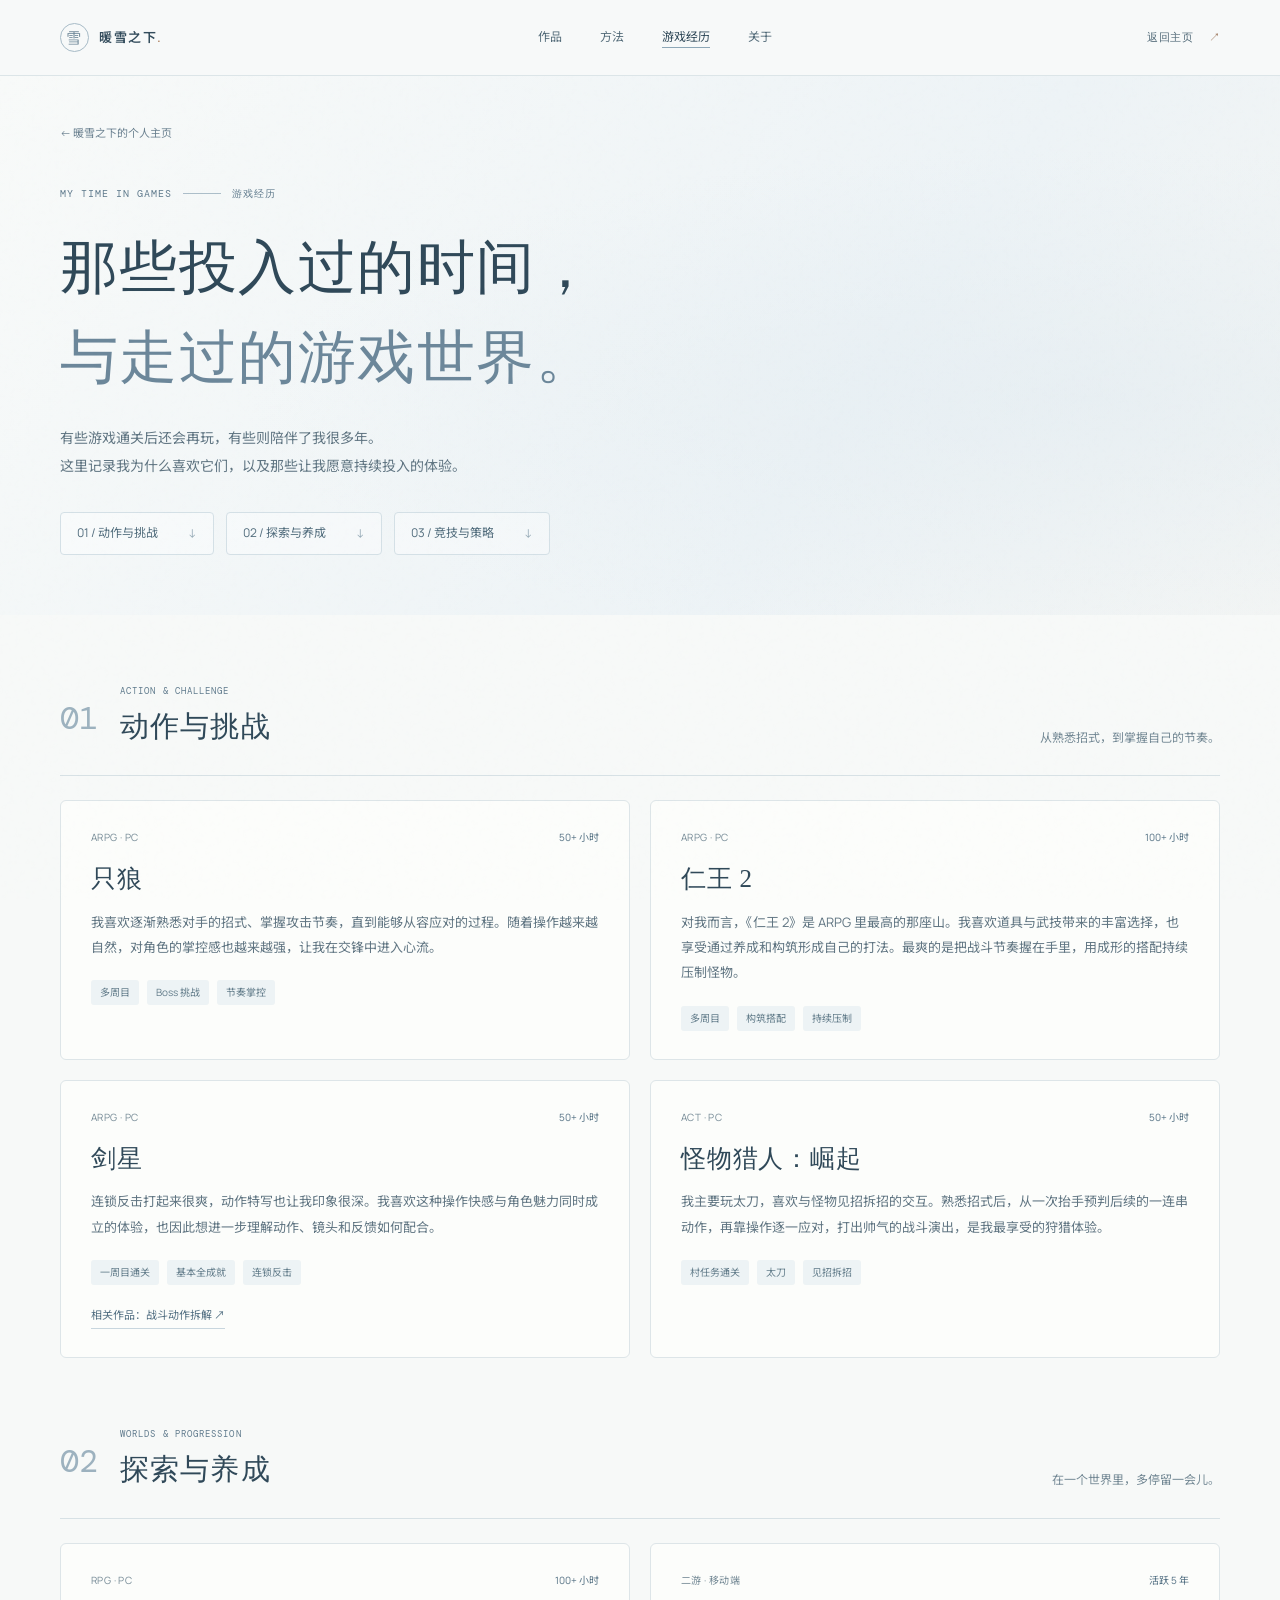
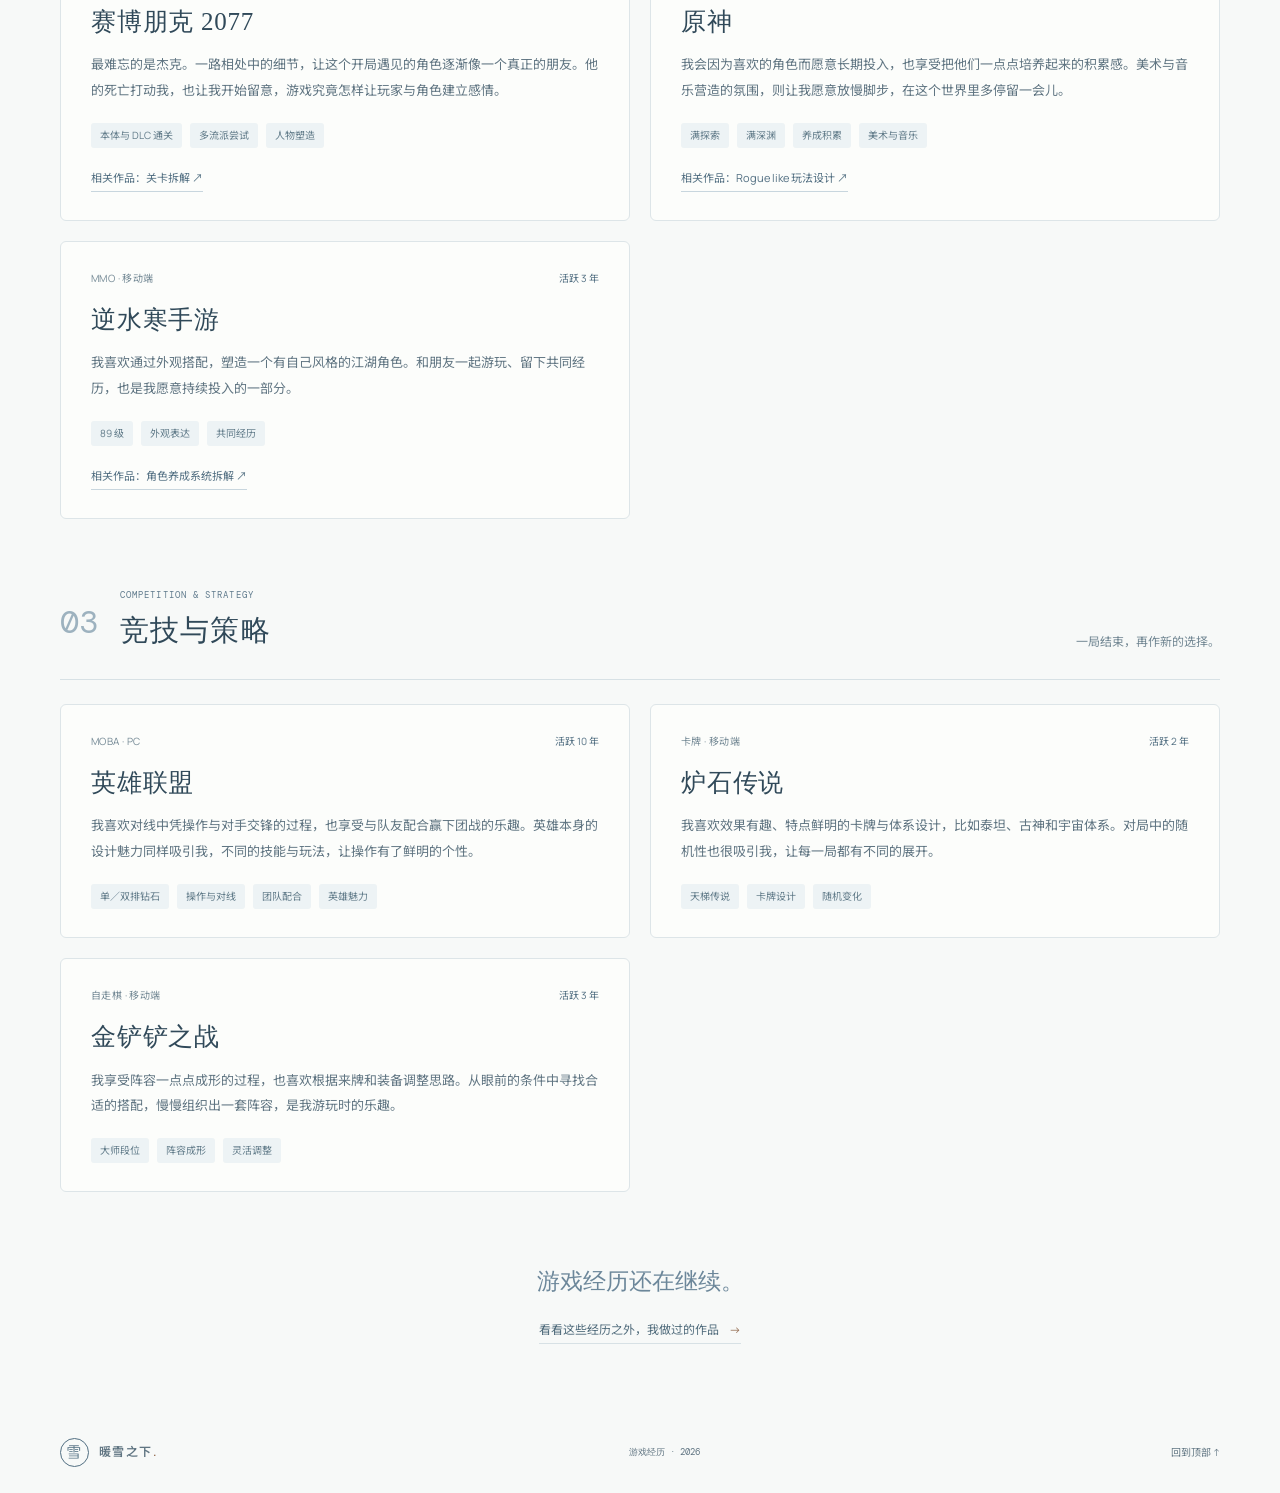
==== commit 31249902: "Personalize game experiences from player interview" ====
--- a/games.html
+++ b/games.html
@@ -4,7 +4,7 @@
   <meta charset="utf-8">
   <meta name="viewport" content="width=device-width, initial-scale=1">
   <meta name="theme-color" content="#f3f6f7">
-  <meta name="description" content="暖雪之下的游戏经历：动作挑战、世界探索与长期竞技，记录自己的游玩足迹。">
+  <meta name="description" content="暖雪之下的游戏经历：从动作交锋的掌控感，到角色、故事与共同经历，记录让我愿意持续投入的游戏体验。">
   <title>游戏经历｜暖雪之下</title>
   <link rel="preconnect" href="https://fonts.googleapis.com">
   <link rel="preconnect" href="https://fonts.gstatic.com" crossorigin>
@@ -26,35 +26,35 @@
         <a class="games-back" href="index.html">← 暖雪之下的个人主页</a>
         <div class="eyebrow">MY TIME IN GAMES <span class="eyebrow-line"></span> 游戏经历</div>
         <h1 id="games-title">那些投入过的时间，<br><em>与走过的游戏世界。</em></h1>
-        <p>有些游戏通关后还会再玩，有些则陪伴了我很多年。<br>这里选取其中的一部分，记录游玩进度、挑战与尝试。</p>
+        <p>有些游戏通关后还会再玩，有些则陪伴了我很多年。<br>这里记录我为什么喜欢它们，以及那些让我愿意持续投入的体验。</p>
         <div class="games-chapters" aria-label="页面目录"><a href="#action">01 / 动作与挑战 <span>↓</span></a><a href="#worlds">02 / 探索与养成 <span>↓</span></a><a href="#competitive">03 / 竞技与策略 <span>↓</span></a></div>
       </section>
     </div>
     <div class="wrap games-content">
       <section class="game-chapter" id="action" aria-labelledby="action-title">
-        <div class="game-chapter-heading"><span class="game-chapter-number">01</span><div><span class="eyebrow">ACTION &amp; CHALLENGE</span><h2 id="action-title">动作与挑战</h2></div><p>通关之后，继续尝试。</p></div>
+        <div class="game-chapter-heading"><span class="game-chapter-number">01</span><div><span class="eyebrow">ACTION &amp; CHALLENGE</span><h2 id="action-title">动作与挑战</h2></div><p>从熟悉招式，到掌握自己的节奏。</p></div>
         <div class="game-list">
           <!-- Each entry can later include a figure with a screenshot or a video link. -->
-          <article class="game-entry"><div class="game-entry-top"><span class="game-kind">ARPG · PC</span><span class="game-time">50+ 小时</span></div><h3>只狼</h3><p>进行了多周目游玩，也体验了 Boss 挑战。通关之外，继续把时间投入到与不同对手的交锋中。</p><div class="game-notes"><span>多周目</span><span>Boss 挑战</span></div></article>
-          <article class="game-entry"><div class="game-entry-top"><span class="game-kind">ARPG · PC</span><span class="game-time">100+ 小时</span></div><h3>仁王 2</h3><p>游玩过多个周目，持续熟悉怪物的动作。反复交手积累的经验，是这段游玩经历的重要部分。</p><div class="game-notes"><span>多周目</span><span>怪物动作</span></div></article>
-          <article class="game-entry"><div class="game-entry-top"><span class="game-kind">ARPG · PC</span><span class="game-time">50+ 小时</span></div><h3>剑星</h3><p>已通关一周目，基本完成全部成就。也整理过一篇战斗动作拆解，将游玩体验延伸到对动作表现的观察。</p><div class="game-notes"><span>一周目通关</span><span>基本全成就</span></div><a class="game-related" href="https://docs.qq.com/pdf/DSk5XcUJLbWRxZUxj" target="_blank" rel="noopener noreferrer">相关作品：战斗动作拆解 ↗</a></article>
-          <article class="game-entry"><div class="game-entry-top"><span class="game-kind">ACT · PC</span><span class="game-time">50+ 小时</span></div><h3>怪物猎人：崛起</h3><p>已通关村任务，对武器招式有所了解。当前的游玩经历主要围绕任务推进与武器招式展开。</p><div class="game-notes"><span>村任务通关</span><span>武器招式</span></div></article>
+          <article class="game-entry"><div class="game-entry-top"><span class="game-kind">ARPG · PC</span><span class="game-time">50+ 小时</span></div><h3>只狼</h3><p>我喜欢逐渐熟悉对手的招式、掌握攻击节奏，直到能够从容应对的过程。随着操作越来越自然，对角色的掌控感也越来越强，让我在交锋中进入心流。</p><div class="game-notes"><span>多周目</span><span>Boss 挑战</span><span>节奏掌控</span></div></article>
+          <article class="game-entry"><div class="game-entry-top"><span class="game-kind">ARPG · PC</span><span class="game-time">100+ 小时</span></div><h3>仁王 2</h3><p>对我而言，《仁王 2》是 ARPG 里最高的那座山。我喜欢道具与武技带来的丰富选择，也享受通过养成和构筑形成自己的打法。最爽的是把战斗节奏握在手里，用成形的搭配持续压制怪物。</p><div class="game-notes"><span>多周目</span><span>构筑搭配</span><span>持续压制</span></div></article>
+          <article class="game-entry"><div class="game-entry-top"><span class="game-kind">ARPG · PC</span><span class="game-time">50+ 小时</span></div><h3>剑星</h3><p>连锁反击打起来很爽，动作特写也让我印象很深。我喜欢这种操作快感与角色魅力同时成立的体验，也因此想进一步理解动作、镜头和反馈如何配合。</p><div class="game-notes"><span>一周目通关</span><span>基本全成就</span><span>连锁反击</span></div><a class="game-related" href="https://docs.qq.com/pdf/DSk5XcUJLbWRxZUxj" target="_blank" rel="noopener noreferrer">相关作品：战斗动作拆解 ↗</a></article>
+          <article class="game-entry"><div class="game-entry-top"><span class="game-kind">ACT · PC</span><span class="game-time">50+ 小时</span></div><h3>怪物猎人：崛起</h3><p>我主要玩太刀，喜欢与怪物见招拆招的交互。熟悉招式后，从一次抬手预判后续的一连串动作，再靠操作逐一应对，打出帅气的战斗演出，是我最享受的狩猎体验。</p><div class="game-notes"><span>村任务通关</span><span>太刀</span><span>见招拆招</span></div></article>
         </div>
       </section>
       <section class="game-chapter" id="worlds" aria-labelledby="worlds-title">
         <div class="game-chapter-heading"><span class="game-chapter-number">02</span><div><span class="eyebrow">WORLDS &amp; PROGRESSION</span><h2 id="worlds-title">探索与养成</h2></div><p>在一个世界里，多停留一会儿。</p></div>
         <div class="game-list">
-          <article class="game-entry"><div class="game-entry-top"><span class="game-kind">RPG · PC</span><span class="game-time">100+ 小时</span></div><h3>赛博朋克 2077</h3><p>已通关本体与 DLC，并尝试过多种流派。除了体验不同玩法，也整理了关卡拆解，记录对关卡设计的观察。</p><div class="game-notes"><span>本体与 DLC 通关</span><span>多流派尝试</span></div><a class="game-related" href="https://docs.qq.com/pdf/DSmdZdEV5RG5sZkVX" target="_blank" rel="noopener noreferrer">相关作品：关卡拆解 ↗</a></article>
-          <article class="game-entry"><div class="game-entry-top"><span class="game-kind">二游 · 移动端</span><span class="game-time">活跃 5 年</span></div><h3>原神</h3><p>长期游玩，记录中的进度为满探索、满深渊。也以这款游戏为基础，写过一份 Rogue like 玩法设计。</p><div class="game-notes"><span>满探索</span><span>满深渊</span></div><a class="game-related" href="https://docs.qq.com/pdf/DSldFSWpGRkFDQlZ1" target="_blank" rel="noopener noreferrer">相关作品：Rogue like 玩法设计 ↗</a></article>
-          <article class="game-entry"><div class="game-entry-top"><span class="game-kind">MMO · 移动端</span><span class="game-time">活跃 3 年</span></div><h3>逆水寒手游</h3><p>记录中的角色等级为 89 级。长期游玩之外，也整理过角色养成系统拆解，梳理养成内容与系统结构。</p><div class="game-notes"><span>89 级</span><span>角色养成</span></div><a class="game-related" href="https://docs.qq.com/pdf/DSmRoaVdUWG1sek9w" target="_blank" rel="noopener noreferrer">相关作品：角色养成系统拆解 ↗</a></article>
+          <article class="game-entry"><div class="game-entry-top"><span class="game-kind">RPG · PC</span><span class="game-time">100+ 小时</span></div><h3>赛博朋克 2077</h3><p>最难忘的是杰克。一路相处中的细节，让这个开局遇见的角色逐渐像一个真正的朋友。他的死亡打动我，也让我开始留意，游戏究竟怎样让玩家与角色建立感情。</p><div class="game-notes"><span>本体与 DLC 通关</span><span>多流派尝试</span><span>人物塑造</span></div><a class="game-related" href="https://docs.qq.com/pdf/DSmdZdEV5RG5sZkVX" target="_blank" rel="noopener noreferrer">相关作品：关卡拆解 ↗</a></article>
+          <article class="game-entry"><div class="game-entry-top"><span class="game-kind">二游 · 移动端</span><span class="game-time">活跃 5 年</span></div><h3>原神</h3><p>我会因为喜欢的角色而愿意长期投入，也享受把他们一点点培养起来的积累感。美术与音乐营造的氛围，则让我愿意放慢脚步，在这个世界里多停留一会儿。</p><div class="game-notes"><span>满探索</span><span>满深渊</span><span>养成积累</span><span>美术与音乐</span></div><a class="game-related" href="https://docs.qq.com/pdf/DSldFSWpGRkFDQlZ1" target="_blank" rel="noopener noreferrer">相关作品：Rogue like 玩法设计 ↗</a></article>
+          <article class="game-entry"><div class="game-entry-top"><span class="game-kind">MMO · 移动端</span><span class="game-time">活跃 3 年</span></div><h3>逆水寒手游</h3><p>我喜欢通过外观搭配，塑造一个有自己风格的江湖角色。和朋友一起游玩、留下共同经历，也是我愿意持续投入的一部分。</p><div class="game-notes"><span>89 级</span><span>外观表达</span><span>共同经历</span></div><a class="game-related" href="https://docs.qq.com/pdf/DSmRoaVdUWG1sek9w" target="_blank" rel="noopener noreferrer">相关作品：角色养成系统拆解 ↗</a></article>
         </div>
       </section>
       <section class="game-chapter" id="competitive" aria-labelledby="competitive-title">
         <div class="game-chapter-heading"><span class="game-chapter-number">03</span><div><span class="eyebrow">COMPETITION &amp; STRATEGY</span><h2 id="competitive-title">竞技与策略</h2></div><p>一局结束，再作新的选择。</p></div>
         <div class="game-list">
-          <article class="game-entry"><div class="game-entry-top"><span class="game-kind">MOBA · PC</span><span class="game-time">活跃 10 年</span></div><h3>英雄联盟</h3><p>是我游玩时间较长的游戏之一，已有十年的活跃经历。单／双排达到过钻石段位。</p><div class="game-notes"><span>长期游玩</span><span>单／双排钻石</span></div></article>
-          <article class="game-entry"><div class="game-entry-top"><span class="game-kind">卡牌 · 移动端</span><span class="game-time">活跃 2 年</span></div><h3>炉石传说</h3><p>游玩过天梯与其他模式，天梯达到过传说段位。卡牌游戏也是我游戏经历中的一部分。</p><div class="game-notes"><span>天梯传说</span><span>多模式体验</span></div></article>
-          <article class="game-entry"><div class="game-entry-top"><span class="game-kind">自走棋 · 移动端</span><span class="game-time">活跃 3 年</span></div><h3>金铲铲之战</h3><p>有三年的活跃游玩经历，达到过大师段位。在动作与角色扮演游戏之外，也持续体验自走棋玩法。</p><div class="game-notes"><span>大师段位</span><span>长期游玩</span></div></article>
+          <article class="game-entry"><div class="game-entry-top"><span class="game-kind">MOBA · PC</span><span class="game-time">活跃 10 年</span></div><h3>英雄联盟</h3><p>我喜欢对线中凭操作与对手交锋的过程，也享受与队友配合赢下团战的乐趣。英雄本身的设计魅力同样吸引我，不同的技能与玩法，让操作有了鲜明的个性。</p><div class="game-notes"><span>单／双排钻石</span><span>操作与对线</span><span>团队配合</span><span>英雄魅力</span></div></article>
+          <article class="game-entry"><div class="game-entry-top"><span class="game-kind">卡牌 · 移动端</span><span class="game-time">活跃 2 年</span></div><h3>炉石传说</h3><p>我喜欢效果有趣、特点鲜明的卡牌与体系设计，比如泰坦、古神和宇宙体系。对局中的随机性也很吸引我，让每一局都有不同的展开。</p><div class="game-notes"><span>天梯传说</span><span>卡牌设计</span><span>随机变化</span></div></article>
+          <article class="game-entry"><div class="game-entry-top"><span class="game-kind">自走棋 · 移动端</span><span class="game-time">活跃 3 年</span></div><h3>金铲铲之战</h3><p>我享受阵容一点点成形的过程，也喜欢根据来牌和装备调整思路。从眼前的条件中寻找合适的搭配，慢慢组织出一套阵容，是我游玩时的乐趣。</p><div class="game-notes"><span>大师段位</span><span>阵容成形</span><span>灵活调整</span></div></article>
         </div>
       </section>
       <div class="games-closing"><p>游戏经历还在继续。</p><a class="text-link" href="index.html#work">看看这些经历之外，我做过的作品 <span>→</span></a></div>
--- a/styles.css
+++ b/styles.css
@@ -162,6 +162,8 @@
 }
 
 /* A quiet doorway from the portfolio into the separate game journal. */
+.hero-scene h1.hero-aspiration{font-size:clamp(30px,3.5vw,48px);line-height:1.7;letter-spacing:.02em}
+@media(max-width:800px){.hero-scene h1.hero-aspiration{font-size:clamp(23px,5.8vw,38px);letter-spacing:0}}
 .games-preview{display:grid;grid-template-columns:1.15fr .85fr;gap:64px;padding-bottom:90px;align-items:center}
 .games-preview h2{font-family:var(--serif);font-size:32px;font-weight:400;line-height:1.6;letter-spacing:.02em;margin-bottom:17px}
 .games-preview p{color:var(--muted);font-size:13px;line-height:2;margin-bottom:24px}
@@ -169,3 +171,104 @@
 .games-preview-names span{font-family:var(--serif);font-size:21px;color:#718a9b;letter-spacing:.04em}
 @media(max-width:800px){.games-preview{grid-template-columns:1fr;gap:30px;padding-bottom:68px}.games-preview-names{justify-content:flex-start;padding:22px 0}}
 @media(max-width:560px){.topbar{height:auto;min-height:76px;flex-wrap:wrap;gap:15px;padding-block:17px}.topbar nav{order:3;flex-basis:100%;justify-content:space-between;gap:12px}.games-preview h2{font-size:27px}.games-preview-names span{font-size:18px}}
+
+/* Personal notes give each work its own question and room to read. */
+.portfolio-page .hero-lede{max-width:540px;text-wrap:pretty}
+.portfolio-page .section-head{gap:38px}
+.portfolio-page .section-head h2{font-size:clamp(29px,3.2vw,39px);line-height:1.65}
+.portfolio-page .section-head>p{max-width:345px;font-size:13px}
+.portfolio-page .work-card:not(.work-featured){display:flex;flex-direction:column}
+.portfolio-page .work-info{display:flex;flex-direction:column;flex:1;min-width:0}
+.portfolio-page .work-info h3{font-size:19px;line-height:1.6;margin-bottom:16px;text-wrap:pretty}
+.portfolio-page .work-featured .work-info h3{font-size:23px}
+.portfolio-page .work-info p{max-width:none;font-size:13px;line-height:2;margin-bottom:18px;text-wrap:pretty}
+.work-insight{border-left:2px solid #b5c7d1;padding:0 0 0 12px;margin:0 0 23px;color:#4e687a;font-size:13px;line-height:1.9}
+.work-insight>span{display:block;color:#7a8e99;font-size:10px;letter-spacing:.06em;margin-bottom:4px}
+.portfolio-page .work-info .tag-row{margin-top:auto}
+.work-link{align-self:flex-start;display:inline-flex;gap:19px;align-items:center;margin-top:22px;padding:5px 0;border-bottom:1px solid #c4d3db;color:#466478;text-decoration:none;font-size:12px}
+.work-link span{color:#936b50}
+.work-link:hover{color:#243f50;border-color:#809eaf}
+.work-detail{border-block:1px solid var(--line);margin:0 0 22px;padding:13px 0;color:var(--muted)}
+.work-detail summary{cursor:pointer;font-size:12px;line-height:1.9;color:#496777}
+.work-detail summary::marker{color:#7d98a8}
+.work-detail[open] summary{margin-bottom:12px}
+.work-detail-body{padding-left:2px}
+.work-detail-body ol{padding-left:21px;font-size:12px;line-height:2;margin:0 0 15px}
+.work-detail-body li+li{margin-top:5px}
+.work-detail-body b{font-weight:500;color:#486475}
+.portfolio-page .work-info .work-detail-body p{font-size:12px;margin-bottom:13px}
+.portfolio-page .work-info .work-reflection{color:#708390;margin-bottom:0}
+.portfolio-page .approach-wrap{gap:70px;align-items:start}
+.portfolio-page .steps article{padding:25px 0}
+.portfolio-page .steps h3{font-size:16px;line-height:1.6;margin-bottom:8px}
+.portfolio-page .steps p{font-size:13px;line-height:2;text-wrap:pretty}
+.portfolio-page .about-section{grid-template-columns:.85fr 1.15fr;gap:90px;align-items:start}
+.portfolio-page .about-left{min-height:0}
+.portfolio-page .about-left h2{font-size:clamp(32px,3.5vw,42px);line-height:1.65}
+.about-intro{font-size:13px;color:var(--muted);line-height:2;margin:24px 0 0}
+.portfolio-page .about-stamp{position:static;margin:42px 0 0 15px}
+.portfolio-page .about-right{padding-top:6px}
+.about-block+.about-block{border-top:1px solid var(--line);padding-top:26px;margin-top:27px}
+.about-block h3{font-size:13px;font-weight:500;color:#6b8391;margin:0 0 12px;letter-spacing:.04em}
+.about-block p{font-size:14px;line-height:2.1;color:#4c6576;text-wrap:pretty;margin-bottom:14px}
+.about-block .about-lede{font-size:16px;line-height:2.1}
+.about-block p:last-child{margin-bottom:0}
+.about-interest .about-small{font-size:12px;color:#718590;line-height:2}
+.portfolio-page .contact-wrap>div:first-child{min-width:0}
+.portfolio-page .contact-card{flex-shrink:0}
+.portfolio-page .work-featured .visual-demo{aspect-ratio:16/9;min-height:320px;align-self:start;background:#dce8ed;padding:30px}
+.work-cover-image{position:absolute;inset:0;width:100%;height:100%;object-fit:cover;object-position:center;z-index:0}
+.portfolio-page .visual-demo::before{content:none}
+.portfolio-page .visual-demo::after{inset:0;opacity:1;background:linear-gradient(0deg,rgba(22,41,53,.85),rgba(22,41,53,.22) 28%,transparent 62%)}
+.portfolio-page .visual-demo .visual-top span{color:#405b6c;background:rgba(247,250,251,.87);padding:4px 7px;border-radius:2px}
+.portfolio-page .visual-demo .visual-card-title{color:#f5f9fa;font-size:42px;text-shadow:0 2px 15px rgba(14,32,43,.35)}
+.portfolio-page .visual-demo .visual-card-title span{color:#d6e4eb;letter-spacing:.08em;font-size:10px}
+.portfolio-page .visual-demo .visual-arrow{color:#edf5f8}
+.portfolio-page .visual-image{aspect-ratio:16/9;min-height:0;flex-shrink:0;padding:27px;background:#dce8ed}
+.portfolio-page .visual-image::before{content:none}
+.portfolio-page .visual-image::after{inset:0;opacity:1;background:linear-gradient(0deg,rgba(22,38,52,.84),rgba(22,38,52,.22) 32%,transparent 68%)}
+.portfolio-page .visual-image .visual-top span{color:#405b6c;background:rgba(247,250,251,.87);padding:4px 7px;border-radius:2px}
+.portfolio-page .visual-image .visual-card-title{max-width:83%;font-size:30px;color:#f5f9fa;text-shadow:0 2px 14px rgba(14,32,43,.4)}
+.portfolio-page .visual-image .visual-card-title span{color:#e0eaf0;letter-spacing:.04em;font-size:11px}
+.portfolio-page .visual-image .visual-arrow{color:#edf5f8}
+.visual-level .work-cover-image{object-position:58% center;filter:saturate(.87)}
+.visual-system .work-cover-image{object-position:58% center;filter:brightness(1.06)}
+.visual-action .work-cover-image{object-position:48% center;filter:saturate(.9)}
+.visual-rogue .work-cover-image{object-position:center top;filter:saturate(.85)}
+.portfolio-page .visual-rogue::after{background:linear-gradient(90deg,rgba(29,28,54,.55),transparent 78%),linear-gradient(0deg,rgba(29,28,54,.4),transparent 68%)}
+.portfolio-page .visual-rogue .visual-card-title{max-width:68%;margin-bottom:10px}
+.portfolio-page .work-cover-credit{font-size:10px;color:#8294a0;margin:9px 0 0}
+@media(max-width:1000px) and (min-width:801px){
+  .portfolio-page .section-head{align-items:start;flex-direction:column;gap:19px}
+  .portfolio-page .section-head>p{max-width:none}
+  .portfolio-page .work-featured{grid-template-columns:1fr 1fr;gap:20px}
+  .portfolio-page .approach-wrap,.portfolio-page .about-section{gap:40px}
+  .portfolio-page .signal-item{font-size:11px}
+  .portfolio-page .signal-item b{margin-right:7px}
+}
+@media(max-width:800px){
+  .portfolio-page .work-featured .visual-demo{min-height:0;width:100%;padding:26px}
+  .portfolio-page .section-head>p{max-width:none}
+  .portfolio-page .work-featured .work-info h3{font-size:21px}
+  .portfolio-page .work-info h3{font-size:19px}
+  .portfolio-page .approach-wrap{gap:34px}
+  .portfolio-page .about-section{grid-template-columns:1fr;gap:34px}
+  .portfolio-page .about-left{position:relative;padding-right:78px}
+  .portfolio-page .about-stamp{position:absolute;left:auto;right:2px;bottom:4px;width:65px;height:65px;margin:0}
+}
+@media(max-width:460px){
+  .portfolio-page .work-featured .visual-demo{padding:19px}
+  .portfolio-page .visual-demo .visual-card-title{font-size:30px}
+  .portfolio-page .visual-image{padding:19px}
+  .portfolio-page .visual-image .visual-card-title{font-size:26px}
+  .portfolio-page .visual-image .visual-card-title span{font-size:10px}
+  .portfolio-page .section-head h2{font-size:27px}
+  .portfolio-page .work-info h3,.portfolio-page .work-featured .work-info h3{font-size:18px}
+  .portfolio-page .about-left{padding-right:0}
+  .portfolio-page .about-stamp{display:none}
+  .about-block .about-lede{font-size:15px}
+  .portfolio-page .signal-item{font-size:11px}
+  .portfolio-page .signal-item b{margin-right:8px}
+  .portfolio-page .steps article{grid-template-columns:25px 1fr 20px;gap:11px}
+  .portfolio-page .contact-wrap h2{font-size:clamp(27px,7.5vw,35px)}
+}
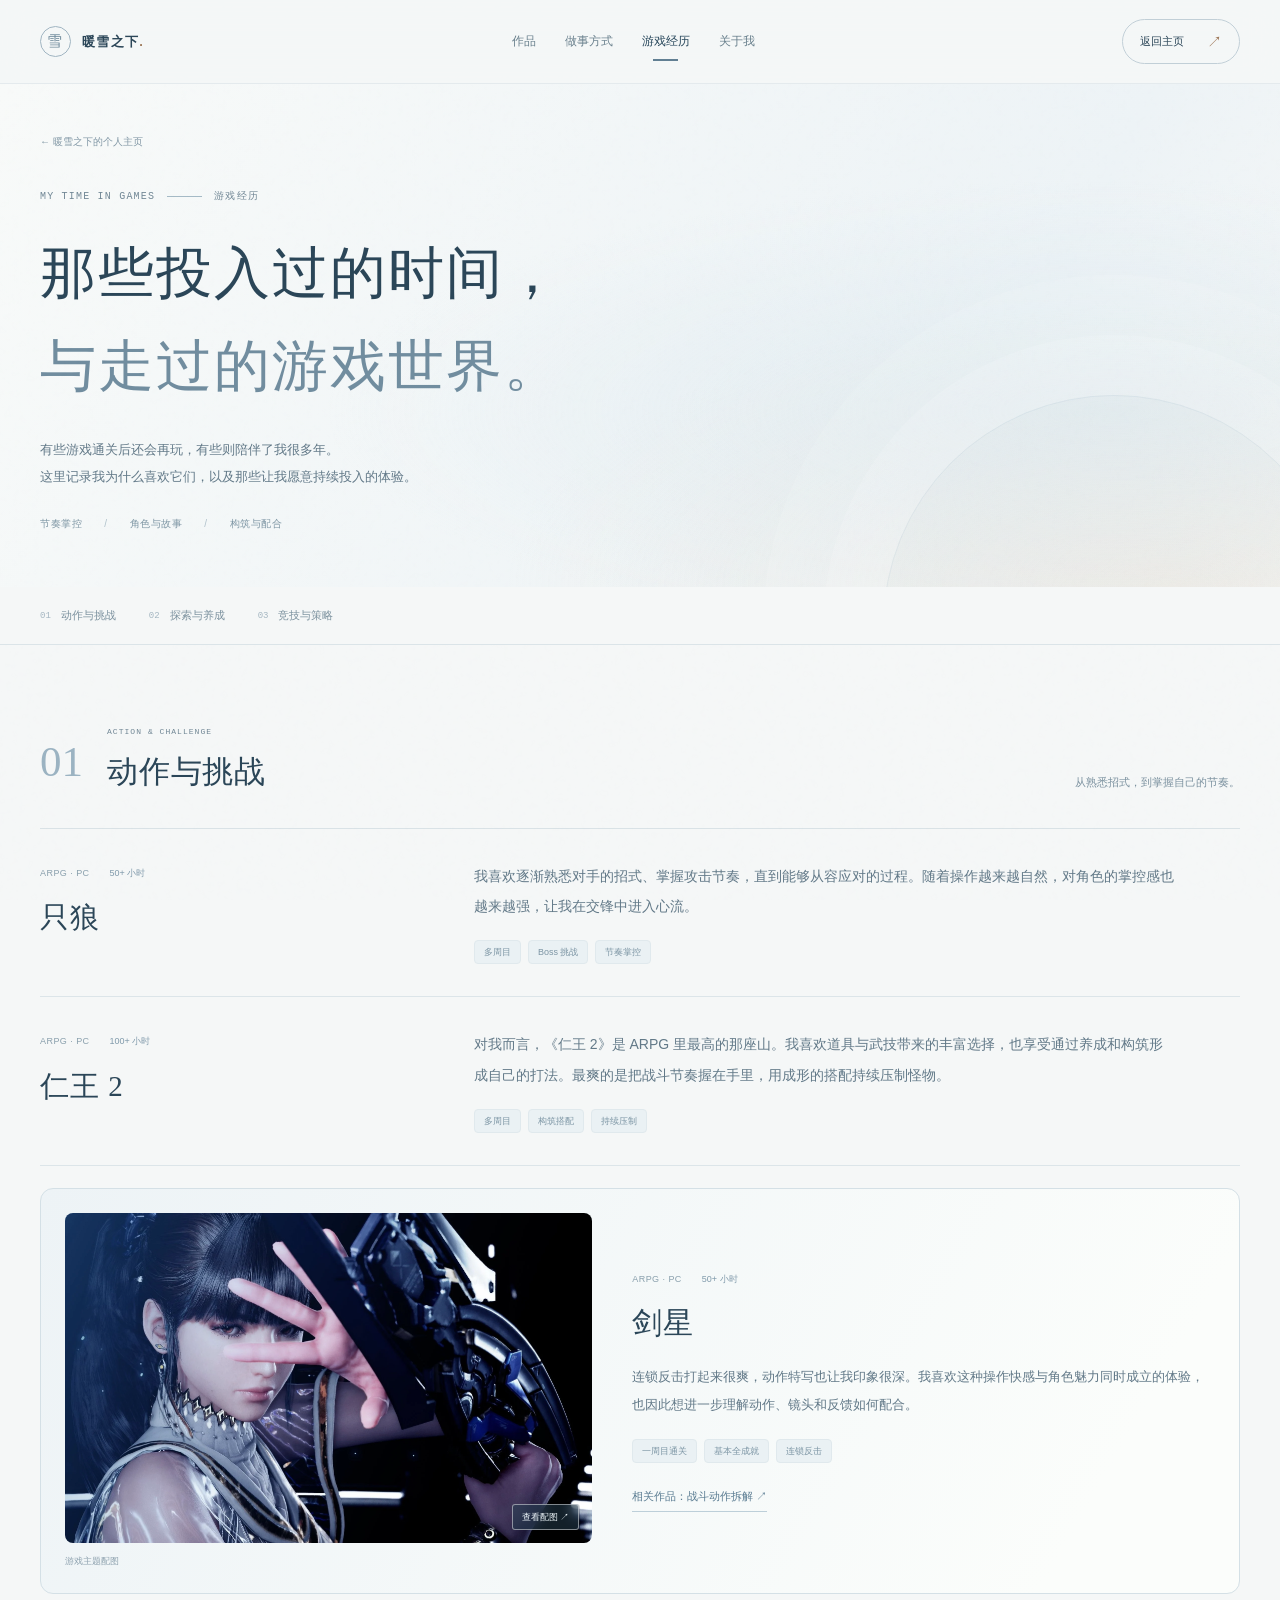
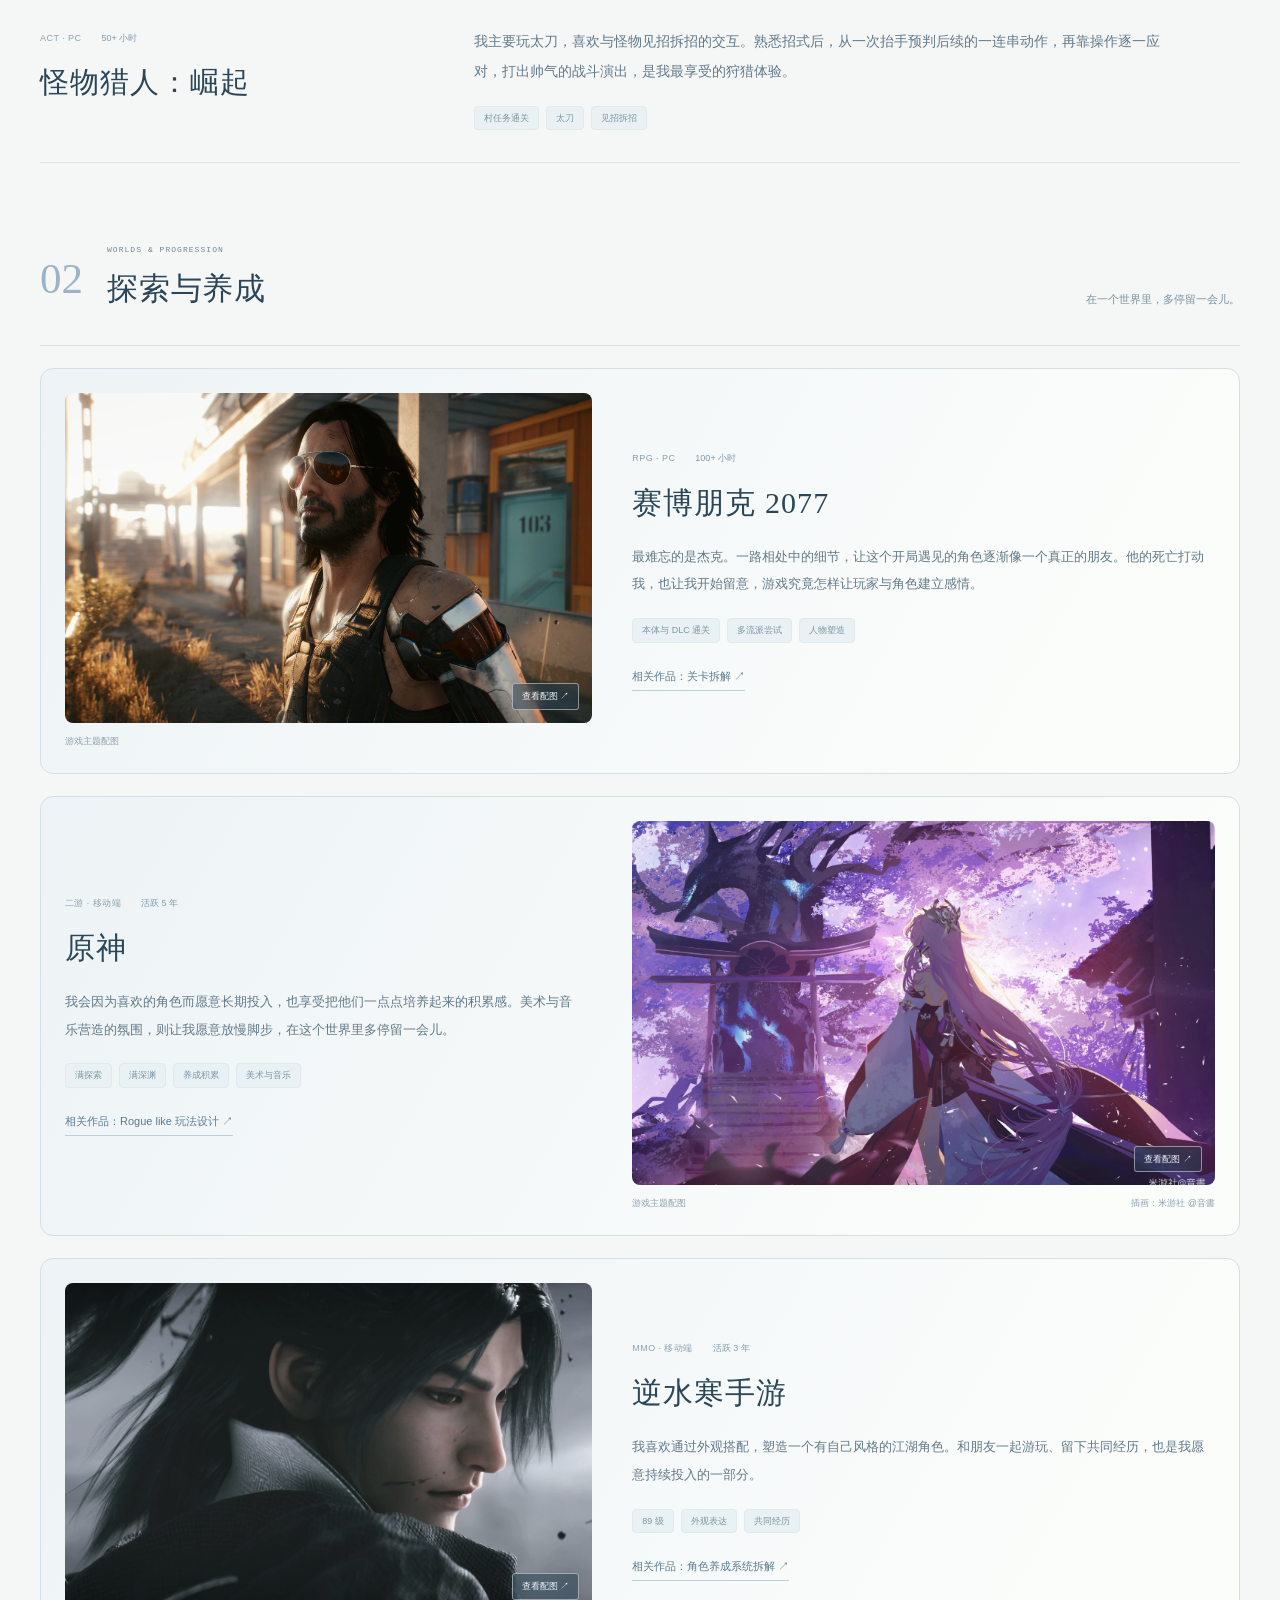
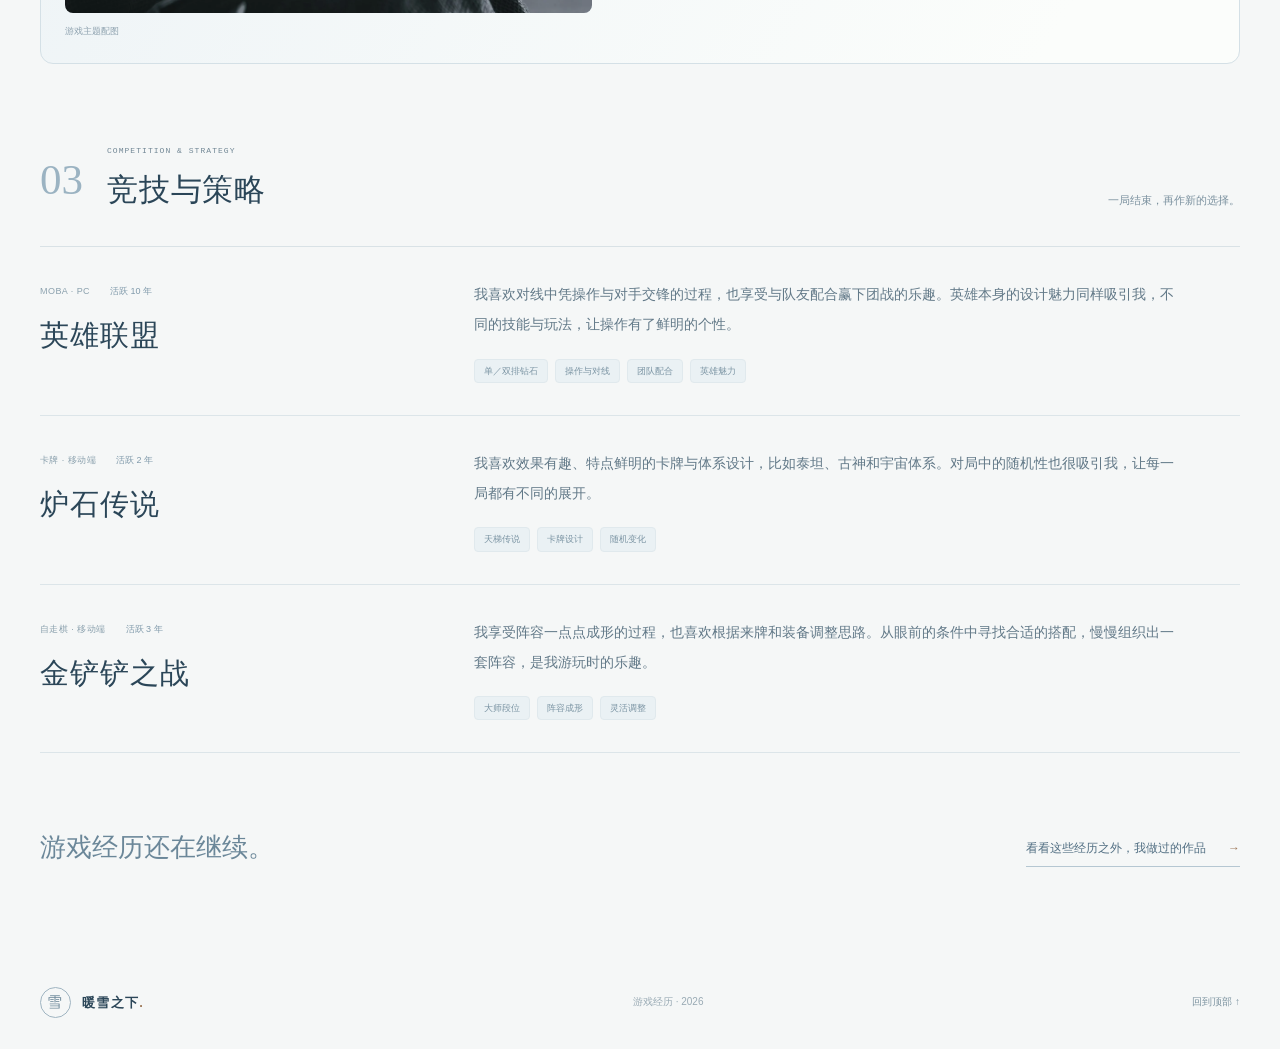
==== commit 70e99486: "Unify game experience page with winter portfolio design" ====
--- a/games.html
+++ b/games.html
@@ -6,18 +6,17 @@
   <meta name="theme-color" content="#f3f6f7">
   <meta name="description" content="暖雪之下的游戏经历：从动作交锋的掌控感，到角色、故事与共同经历，记录让我愿意持续投入的游戏体验。">
   <title>游戏经历｜暖雪之下</title>
-  <link rel="preconnect" href="https://fonts.googleapis.com">
-  <link rel="preconnect" href="https://fonts.gstatic.com" crossorigin>
-  <link href="https://fonts.googleapis.com/css2?family=DM+Mono:wght@400;500&family=Manrope:wght@400;500;600;700;800&family=Noto+Sans+SC:wght@400;500;600;700;900&display=swap" rel="stylesheet">
-  <link rel="stylesheet" href="styles.css?v=games-1">
-  <link rel="stylesheet" href="games.css?v=games-1">
-  <script src="script.js" defer></script>
+  <link rel="stylesheet" href="portfolio.css?v=games-refresh-20261017">
+  <link rel="stylesheet" href="games.css?v=games-refresh-20261017">
+  <script src="portfolio.js?v=games-refresh-20261017" defer></script>
 </head>
 <body class="games-page">
+  <a class="skip-link" href="#action">跳到游戏经历</a>
   <div class="grain" aria-hidden="true"></div>
+  <div class="reading-progress" aria-hidden="true"><span></span></div>
   <header class="topbar">
     <a class="brand" href="index.html"><span class="brand-mark">雪</span><span>暖雪之下<span class="brand-dot">.</span></span></a>
-    <nav aria-label="主导航"><a href="index.html#work">作品</a><a href="index.html#approach">方法</a><a href="games.html" aria-current="page">游戏经历</a><a href="index.html#about">关于</a></nav>
+    <nav aria-label="主导航"><a href="index.html#work">作品</a><a href="index.html#approach">做事方式</a><a href="games.html" aria-current="page">游戏经历</a><a href="index.html#about">关于我</a></nav>
     <a class="top-contact" href="index.html">返回主页 <span>↗</span></a>
   </header>
   <main id="top">
@@ -27,34 +26,34 @@
         <div class="eyebrow">MY TIME IN GAMES <span class="eyebrow-line"></span> 游戏经历</div>
         <h1 id="games-title">那些投入过的时间，<br><em>与走过的游戏世界。</em></h1>
         <p>有些游戏通关后还会再玩，有些则陪伴了我很多年。<br>这里记录我为什么喜欢它们，以及那些让我愿意持续投入的体验。</p>
-        <div class="games-chapters" aria-label="页面目录"><a href="#action">01 / 动作与挑战 <span>↓</span></a><a href="#worlds">02 / 探索与养成 <span>↓</span></a><a href="#competitive">03 / 竞技与策略 <span>↓</span></a></div>
+        <div class="games-portrait-note" aria-label="我的游玩关注"><span>节奏掌控</span><span>角色与故事</span><span>构筑与配合</span></div>
       </section>
     </div>
+    <nav class="games-reading-nav" aria-label="游戏经历章节"><div class="wrap"><a href="#action"><span>01</span> 动作与挑战</a><a href="#worlds"><span>02</span> 探索与养成</a><a href="#competitive"><span>03</span> 竞技与策略</a></div></nav>
     <div class="wrap games-content">
       <section class="game-chapter" id="action" aria-labelledby="action-title">
         <div class="game-chapter-heading"><span class="game-chapter-number">01</span><div><span class="eyebrow">ACTION &amp; CHALLENGE</span><h2 id="action-title">动作与挑战</h2></div><p>从熟悉招式，到掌握自己的节奏。</p></div>
         <div class="game-list">
-          <!-- Each entry can later include a figure with a screenshot or a video link. -->
-          <article class="game-entry"><div class="game-entry-top"><span class="game-kind">ARPG · PC</span><span class="game-time">50+ 小时</span></div><h3>只狼</h3><p>我喜欢逐渐熟悉对手的招式、掌握攻击节奏，直到能够从容应对的过程。随着操作越来越自然，对角色的掌控感也越来越强，让我在交锋中进入心流。</p><div class="game-notes"><span>多周目</span><span>Boss 挑战</span><span>节奏掌控</span></div></article>
-          <article class="game-entry"><div class="game-entry-top"><span class="game-kind">ARPG · PC</span><span class="game-time">100+ 小时</span></div><h3>仁王 2</h3><p>对我而言，《仁王 2》是 ARPG 里最高的那座山。我喜欢道具与武技带来的丰富选择，也享受通过养成和构筑形成自己的打法。最爽的是把战斗节奏握在手里，用成形的搭配持续压制怪物。</p><div class="game-notes"><span>多周目</span><span>构筑搭配</span><span>持续压制</span></div></article>
-          <article class="game-entry"><div class="game-entry-top"><span class="game-kind">ARPG · PC</span><span class="game-time">50+ 小时</span></div><h3>剑星</h3><p>连锁反击打起来很爽，动作特写也让我印象很深。我喜欢这种操作快感与角色魅力同时成立的体验，也因此想进一步理解动作、镜头和反馈如何配合。</p><div class="game-notes"><span>一周目通关</span><span>基本全成就</span><span>连锁反击</span></div><a class="game-related" href="https://docs.qq.com/pdf/DSk5XcUJLbWRxZUxj" target="_blank" rel="noopener noreferrer">相关作品：战斗动作拆解 ↗</a></article>
-          <article class="game-entry"><div class="game-entry-top"><span class="game-kind">ACT · PC</span><span class="game-time">50+ 小时</span></div><h3>怪物猎人：崛起</h3><p>我主要玩太刀，喜欢与怪物见招拆招的交互。熟悉招式后，从一次抬手预判后续的一连串动作，再靠操作逐一应对，打出帅气的战斗演出，是我最享受的狩猎体验。</p><div class="game-notes"><span>村任务通关</span><span>太刀</span><span>见招拆招</span></div></article>
+          <article class="game-entry" id="sekiro" aria-labelledby="sekiro-title"><div class="game-entry-copy"><div class="game-entry-top"><span class="game-kind">ARPG · PC</span><span class="game-time">50+ 小时</span></div><h3 id="sekiro-title">只狼</h3><p>我喜欢逐渐熟悉对手的招式、掌握攻击节奏，直到能够从容应对的过程。随着操作越来越自然，对角色的掌控感也越来越强，让我在交锋中进入心流。</p><div class="game-notes"><span>多周目</span><span>Boss 挑战</span><span>节奏掌控</span></div></div></article>
+          <article class="game-entry" id="nioh-2" aria-labelledby="nioh-2-title"><div class="game-entry-copy"><div class="game-entry-top"><span class="game-kind">ARPG · PC</span><span class="game-time">100+ 小时</span></div><h3 id="nioh-2-title">仁王 2</h3><p>对我而言，《仁王 2》是 ARPG 里最高的那座山。我喜欢道具与武技带来的丰富选择，也享受通过养成和构筑形成自己的打法。最爽的是把战斗节奏握在手里，用成形的搭配持续压制怪物。</p><div class="game-notes"><span>多周目</span><span>构筑搭配</span><span>持续压制</span></div></div></article>
+          <article class="game-entry has-art" id="stellar-blade" aria-labelledby="stellar-blade-title"><figure class="game-entry-art"><a href="assets/stellar-blade-cover.webp" target="_blank" rel="noopener noreferrer" aria-label="查看剑星配图大图"><img src="assets/stellar-blade-cover.webp" width="2338" height="1315" alt="剑星主题配图：角色抬手与武器的蓝色光影特写" loading="lazy" decoding="async"></a><figcaption>游戏主题配图</figcaption></figure><div class="game-entry-copy"><div class="game-entry-top"><span class="game-kind">ARPG · PC</span><span class="game-time">50+ 小时</span></div><h3 id="stellar-blade-title">剑星</h3><p>连锁反击打起来很爽，动作特写也让我印象很深。我喜欢这种操作快感与角色魅力同时成立的体验，也因此想进一步理解动作、镜头和反馈如何配合。</p><div class="game-notes"><span>一周目通关</span><span>基本全成就</span><span>连锁反击</span></div><a class="game-related" href="https://docs.qq.com/pdf/DSk5XcUJLbWRxZUxj" target="_blank" rel="noopener noreferrer">相关作品：战斗动作拆解 ↗</a></div></article>
+          <article class="game-entry" id="monster-hunter-rise" aria-labelledby="monster-hunter-rise-title"><div class="game-entry-copy"><div class="game-entry-top"><span class="game-kind">ACT · PC</span><span class="game-time">50+ 小时</span></div><h3 id="monster-hunter-rise-title">怪物猎人：崛起</h3><p>我主要玩太刀，喜欢与怪物见招拆招的交互。熟悉招式后，从一次抬手预判后续的一连串动作，再靠操作逐一应对，打出帅气的战斗演出，是我最享受的狩猎体验。</p><div class="game-notes"><span>村任务通关</span><span>太刀</span><span>见招拆招</span></div></div></article>
         </div>
       </section>
       <section class="game-chapter" id="worlds" aria-labelledby="worlds-title">
         <div class="game-chapter-heading"><span class="game-chapter-number">02</span><div><span class="eyebrow">WORLDS &amp; PROGRESSION</span><h2 id="worlds-title">探索与养成</h2></div><p>在一个世界里，多停留一会儿。</p></div>
         <div class="game-list">
-          <article class="game-entry"><div class="game-entry-top"><span class="game-kind">RPG · PC</span><span class="game-time">100+ 小时</span></div><h3>赛博朋克 2077</h3><p>最难忘的是杰克。一路相处中的细节，让这个开局遇见的角色逐渐像一个真正的朋友。他的死亡打动我，也让我开始留意，游戏究竟怎样让玩家与角色建立感情。</p><div class="game-notes"><span>本体与 DLC 通关</span><span>多流派尝试</span><span>人物塑造</span></div><a class="game-related" href="https://docs.qq.com/pdf/DSmdZdEV5RG5sZkVX" target="_blank" rel="noopener noreferrer">相关作品：关卡拆解 ↗</a></article>
-          <article class="game-entry"><div class="game-entry-top"><span class="game-kind">二游 · 移动端</span><span class="game-time">活跃 5 年</span></div><h3>原神</h3><p>我会因为喜欢的角色而愿意长期投入，也享受把他们一点点培养起来的积累感。美术与音乐营造的氛围，则让我愿意放慢脚步，在这个世界里多停留一会儿。</p><div class="game-notes"><span>满探索</span><span>满深渊</span><span>养成积累</span><span>美术与音乐</span></div><a class="game-related" href="https://docs.qq.com/pdf/DSldFSWpGRkFDQlZ1" target="_blank" rel="noopener noreferrer">相关作品：Rogue like 玩法设计 ↗</a></article>
-          <article class="game-entry"><div class="game-entry-top"><span class="game-kind">MMO · 移动端</span><span class="game-time">活跃 3 年</span></div><h3>逆水寒手游</h3><p>我喜欢通过外观搭配，塑造一个有自己风格的江湖角色。和朋友一起游玩、留下共同经历，也是我愿意持续投入的一部分。</p><div class="game-notes"><span>89 级</span><span>外观表达</span><span>共同经历</span></div><a class="game-related" href="https://docs.qq.com/pdf/DSmRoaVdUWG1sek9w" target="_blank" rel="noopener noreferrer">相关作品：角色养成系统拆解 ↗</a></article>
+          <article class="game-entry has-art" id="cyberpunk-2077" aria-labelledby="cyberpunk-2077-title"><figure class="game-entry-art"><a href="assets/cyberpunk-2077-cover.webp" target="_blank" rel="noopener noreferrer" aria-label="查看赛博朋克2077配图大图"><img src="assets/cyberpunk-2077-cover.webp" width="3840" height="2160" alt="赛博朋克2077主题配图：强尼站在夕阳下的街道" loading="lazy" decoding="async"></a><figcaption>游戏主题配图</figcaption></figure><div class="game-entry-copy"><div class="game-entry-top"><span class="game-kind">RPG · PC</span><span class="game-time">100+ 小时</span></div><h3 id="cyberpunk-2077-title">赛博朋克 2077</h3><p>最难忘的是杰克。一路相处中的细节，让这个开局遇见的角色逐渐像一个真正的朋友。他的死亡打动我，也让我开始留意，游戏究竟怎样让玩家与角色建立感情。</p><div class="game-notes"><span>本体与 DLC 通关</span><span>多流派尝试</span><span>人物塑造</span></div><a class="game-related" href="https://docs.qq.com/pdf/DSmdZdEV5RG5sZkVX" target="_blank" rel="noopener noreferrer">相关作品：关卡拆解 ↗</a></div></article>
+          <article class="game-entry has-art" id="genshin" aria-labelledby="genshin-title"><figure class="game-entry-art art-genshin"><a href="assets/genshin-cover.webp" target="_blank" rel="noopener noreferrer" aria-label="查看原神配图大图"><img src="assets/genshin-cover.webp" width="3097" height="2000" alt="原神主题插画：紫色樱花、神社与人物背影" loading="lazy" decoding="async"></a><figcaption><span>游戏主题配图</span><span>插画：米游社 @音書</span></figcaption></figure><div class="game-entry-copy"><div class="game-entry-top"><span class="game-kind">二游 · 移动端</span><span class="game-time">活跃 5 年</span></div><h3 id="genshin-title">原神</h3><p>我会因为喜欢的角色而愿意长期投入，也享受把他们一点点培养起来的积累感。美术与音乐营造的氛围，则让我愿意放慢脚步，在这个世界里多停留一会儿。</p><div class="game-notes"><span>满探索</span><span>满深渊</span><span>养成积累</span><span>美术与音乐</span></div><a class="game-related" href="https://docs.qq.com/pdf/DSldFSWpGRkFDQlZ1" target="_blank" rel="noopener noreferrer">相关作品：Rogue like 玩法设计 ↗</a></div></article>
+          <article class="game-entry has-art" id="nishuihan" aria-labelledby="nishuihan-title"><figure class="game-entry-art"><a href="assets/nishuihan-cover.webp" target="_blank" rel="noopener noreferrer" aria-label="查看逆水寒手游配图大图"><img src="assets/nishuihan-cover.webp" width="2559" height="1439" alt="逆水寒主题配图：灰蓝色光影中的古装人物侧脸与长发" loading="lazy" decoding="async"></a><figcaption>游戏主题配图</figcaption></figure><div class="game-entry-copy"><div class="game-entry-top"><span class="game-kind">MMO · 移动端</span><span class="game-time">活跃 3 年</span></div><h3 id="nishuihan-title">逆水寒手游</h3><p>我喜欢通过外观搭配，塑造一个有自己风格的江湖角色。和朋友一起游玩、留下共同经历，也是我愿意持续投入的一部分。</p><div class="game-notes"><span>89 级</span><span>外观表达</span><span>共同经历</span></div><a class="game-related" href="https://docs.qq.com/pdf/DSmRoaVdUWG1sek9w" target="_blank" rel="noopener noreferrer">相关作品：角色养成系统拆解 ↗</a></div></article>
         </div>
       </section>
       <section class="game-chapter" id="competitive" aria-labelledby="competitive-title">
         <div class="game-chapter-heading"><span class="game-chapter-number">03</span><div><span class="eyebrow">COMPETITION &amp; STRATEGY</span><h2 id="competitive-title">竞技与策略</h2></div><p>一局结束，再作新的选择。</p></div>
         <div class="game-list">
-          <article class="game-entry"><div class="game-entry-top"><span class="game-kind">MOBA · PC</span><span class="game-time">活跃 10 年</span></div><h3>英雄联盟</h3><p>我喜欢对线中凭操作与对手交锋的过程，也享受与队友配合赢下团战的乐趣。英雄本身的设计魅力同样吸引我，不同的技能与玩法，让操作有了鲜明的个性。</p><div class="game-notes"><span>单／双排钻石</span><span>操作与对线</span><span>团队配合</span><span>英雄魅力</span></div></article>
-          <article class="game-entry"><div class="game-entry-top"><span class="game-kind">卡牌 · 移动端</span><span class="game-time">活跃 2 年</span></div><h3>炉石传说</h3><p>我喜欢效果有趣、特点鲜明的卡牌与体系设计，比如泰坦、古神和宇宙体系。对局中的随机性也很吸引我，让每一局都有不同的展开。</p><div class="game-notes"><span>天梯传说</span><span>卡牌设计</span><span>随机变化</span></div></article>
-          <article class="game-entry"><div class="game-entry-top"><span class="game-kind">自走棋 · 移动端</span><span class="game-time">活跃 3 年</span></div><h3>金铲铲之战</h3><p>我享受阵容一点点成形的过程，也喜欢根据来牌和装备调整思路。从眼前的条件中寻找合适的搭配，慢慢组织出一套阵容，是我游玩时的乐趣。</p><div class="game-notes"><span>大师段位</span><span>阵容成形</span><span>灵活调整</span></div></article>
+          <article class="game-entry" id="league-of-legends" aria-labelledby="league-of-legends-title"><div class="game-entry-copy"><div class="game-entry-top"><span class="game-kind">MOBA · PC</span><span class="game-time">活跃 10 年</span></div><h3 id="league-of-legends-title">英雄联盟</h3><p>我喜欢对线中凭操作与对手交锋的过程，也享受与队友配合赢下团战的乐趣。英雄本身的设计魅力同样吸引我，不同的技能与玩法，让操作有了鲜明的个性。</p><div class="game-notes"><span>单／双排钻石</span><span>操作与对线</span><span>团队配合</span><span>英雄魅力</span></div></div></article>
+          <article class="game-entry" id="hearthstone" aria-labelledby="hearthstone-title"><div class="game-entry-copy"><div class="game-entry-top"><span class="game-kind">卡牌 · 移动端</span><span class="game-time">活跃 2 年</span></div><h3 id="hearthstone-title">炉石传说</h3><p>我喜欢效果有趣、特点鲜明的卡牌与体系设计，比如泰坦、古神和宇宙体系。对局中的随机性也很吸引我，让每一局都有不同的展开。</p><div class="game-notes"><span>天梯传说</span><span>卡牌设计</span><span>随机变化</span></div></div></article>
+          <article class="game-entry" id="tft" aria-labelledby="tft-title"><div class="game-entry-copy"><div class="game-entry-top"><span class="game-kind">自走棋 · 移动端</span><span class="game-time">活跃 3 年</span></div><h3 id="tft-title">金铲铲之战</h3><p>我享受阵容一点点成形的过程，也喜欢根据来牌和装备调整思路。从眼前的条件中寻找合适的搭配，慢慢组织出一套阵容，是我游玩时的乐趣。</p><div class="game-notes"><span>大师段位</span><span>阵容成形</span><span>灵活调整</span></div></div></article>
         </div>
       </section>
       <div class="games-closing"><p>游戏经历还在继续。</p><a class="text-link" href="index.html#work">看看这些经历之外，我做过的作品 <span>→</span></a></div>
--- a/portfolio.css
+++ b/portfolio.css
@@ -0,0 +1,400 @@
+:root {
+  color-scheme: light;
+  --bg: #f5f7f7;
+  --paper: #fcfdfc;
+  --ink: #2b4658;
+  --muted: #627988;
+  --blue: #617f93;
+  --warm: #a07b5c;
+  --line: #d9e2e6;
+  --sans: "Segoe UI", "PingFang SC", "Microsoft YaHei", sans-serif;
+  --serif: "Noto Serif SC", "Songti SC", "STSong", "SimSun", serif;
+  --mono: "SFMono-Regular", Consolas, monospace;
+}
+* { box-sizing: border-box; }
+html { scroll-behavior: smooth; scroll-padding-top: 110px; }
+body { margin: 0; background: var(--bg); color: var(--ink); font: 14px/1.8 var(--sans); overflow-x: clip; }
+button, a { -webkit-tap-highlight-color: transparent; }
+button { font: inherit; }
+button, summary { touch-action: manipulation; }
+button { cursor: pointer; }
+button:disabled { cursor: default; }
+img { max-width: 100%; }
+a { color: inherit; }
+h1, h2, h3, p, figure, blockquote { margin: 0; }
+h2 { font-family: var(--serif); font-weight: 400; letter-spacing: .025em; }
+em { font-style: normal; color: var(--blue); }
+[hidden] { display: none !important; }
+:focus-visible { outline: 2px solid var(--blue); outline-offset: 5px; }
+::selection { color: #233e50; background: #ccdde6; }
+.wrap { width: min(1200px, calc(100% - 80px)); margin-inline: auto; }
+.sr-only { position: absolute; width: 1px; height: 1px; padding: 0; margin: -1px; overflow: hidden; clip: rect(0,0,0,0); white-space: nowrap; border: 0; }
+.skip-link { position: fixed; left: 20px; top: -100px; z-index: 50; padding: 10px 20px; background: var(--ink); color: white; border-radius: 5px; }
+.skip-link:focus { top: 12px; }
+.grain { position: fixed; inset: 0; pointer-events: none; z-index: 20; opacity: .025; background-image: url("data:image/svg+xml,%3Csvg viewBox='0 0 160 160' xmlns='http://www.w3.org/2000/svg'%3E%3Cfilter id='n'%3E%3CfeTurbulence type='fractalNoise' baseFrequency='.8' numOctaves='3' stitchTiles='stitch'/%3E%3C/filter%3E%3Cpath fill='%23597788' filter='url(%23n)' opacity='.3' d='M0 0h160v160H0z'/%3E%3C/svg%3E"); }
+.reading-progress { position: fixed; top: 0; left: 0; right: 0; height: 2px; z-index: 40; pointer-events: none; }
+.reading-progress span { display: block; height: 100%; background: linear-gradient(90deg, #9eb6c5, #58778d, #b69c7f); transform: scaleX(0); transform-origin: left; }
+.topbar { position: sticky; top: 0; z-index: 30; height: 84px; display: flex; align-items: center; justify-content: space-between; gap: 24px; padding: 0 max(40px, calc((100vw - 1200px)/2)); border-bottom: 1px solid #d9e2e699; background: #f5f7f7e8; backdrop-filter: blur(18px); }
+.brand { display: inline-flex; align-items: center; gap: 11px; text-decoration: none; font-weight: 600; font-size: 13px; letter-spacing: .1em; white-space: nowrap; }
+.brand-mark { width: 31px; height: 31px; border: 1px solid #9fb4c1; border-radius: 50%; display: grid; place-items: center; font: 15px var(--serif); color: #6b8798; }
+.brand-dot { color: var(--warm); }
+.topbar nav { display: flex; align-items: center; gap: 29px; }
+.topbar nav a { position: relative; font-size: 12px; text-decoration: none; color: #69808d; padding: 9px 0; transition: color .2s; }
+.topbar nav a::after { content: ""; position: absolute; bottom: 0; height: 2px; left: 50%; right: 50%; background: var(--blue); transition: left .25s, right .25s; }
+.topbar nav a:hover, .topbar nav a[aria-current="location"] { color: #28485c; }
+.topbar nav a[aria-current="location"]::after { left: 24%; right: 24%; }
+.top-contact { display: inline-flex; align-items: center; gap: 23px; padding: 8px 17px; text-decoration: none; font-size: 11px; border: 1px solid #c1cfd7; border-radius: 30px; transition: background .2s, border-color .2s; white-space: nowrap; }
+.top-contact:hover { background: #e7eff3; border-color: #9cb2c0; }
+.top-contact span { color: var(--warm); font-size: 15px; }
+.eyebrow { display: flex; align-items: center; gap: 12px; color: #718795; font: 10px/1.7 var(--mono); letter-spacing: .12em; }
+.eyebrow-line { width: 35px; height: 1px; background: #a5bac6; display: inline-block; }
+.status-dot { width: 5px; height: 5px; border-radius: 50%; background: #7f9eb0; box-shadow: 0 0 0 5px #bacdd522; }
+.hero-scene { position: relative; isolation: isolate; overflow: clip; background: radial-gradient(ellipse at 79% 39%, #c9d9e455, transparent 39%), radial-gradient(ellipse at 75% 95%, #eadfd066, transparent 43%), linear-gradient(125deg, #f8faf9, #edf3f6 72%, #f5f7f7); }
+.hero-scene::before { content: ""; position: absolute; width: 590px; height: 590px; border: 1px solid #a9bfcc26; border-radius: 50%; right: max(-70px, calc((100vw - 1450px)/2)); top: 14px; z-index: -1; }
+.hero { position: relative; display: grid; grid-template-columns: 1.08fr .92fr; align-items: center; gap: 36px; min-height: min(840px, calc(100svh - 84px)); padding-block: 54px 80px; }
+.hero-copy { position: relative; z-index: 2; }
+.hero-name { font-family: var(--serif); font-size: clamp(65px, 7.1vw, 100px); line-height: 1.35; letter-spacing: -.04em; font-weight: 400; margin: 21px 0 19px; white-space: nowrap; }
+.hero-name em { color: #718d9e; }
+.hero-name-dot { display: inline-block; color: #a1866b; font-size: .55em; margin-left: -.17em; }
+.hero-aspiration { font-family: var(--serif); font-size: clamp(20px, 2vw, 27px); line-height: 1.9; letter-spacing: .025em; margin-bottom: 25px; }
+.hero-aspiration em { color: #5d7a8e; }
+.hero-lede { color: #667d8b; font-size: 14px; line-height: 2.1; max-width: 430px; text-wrap: pretty; }
+.hero-lede strong { font-weight: 500; color: #3d5d72; }
+.hero-actions { display: flex; align-items: center; gap: 31px; margin-top: 31px; }
+.button { display: inline-flex; align-items: center; justify-content: space-between; gap: 35px; text-decoration: none; font-size: 12px; font-weight: 500; padding: 14px 20px; border-radius: 6px; transition: background .25s, box-shadow .25s, transform .25s; }
+.button-primary { background: #47677e; color: #f9fcff; box-shadow: 0 5px 19px #456a7e17; }
+.button-primary span { width: 24px; height: 24px; border: 1px solid #d8e6ee55; border-radius: 50%; display: grid; place-items: center; font-size: 14px; transition: transform .25s; }
+.button-primary:hover { background: #33566e; box-shadow: 0 8px 25px #456a7e28; transform: translateY(-2px); }
+.button-primary:hover span { transform: rotate(45deg); }
+.text-link { display: inline-flex; align-items: center; gap: 22px; padding-block: 7px; font-size: 12px; color: #526f83; text-decoration: none; border-bottom: 1px solid #b5c7d2; transition: color .2s, border-color .2s; }
+.text-link span { color: var(--warm); transition: transform .25s; }
+.text-link:hover { color: #24485e; border-color: #597b92; }
+.text-link:hover span { transform: translate(2px, -2px); }
+.name-note { margin-top: 36px; color: #7d919e; font-size: 10px; letter-spacing: .025em; }
+.name-note span { margin-right: 8px; font-size: 16px; color: #8ca7b8; vertical-align: middle; }
+.hero-portrait { position: relative; align-self: center; width: 100%; max-width: 460px; justify-self: end; padding-bottom: 8px; }
+.hero-portrait-image { display: block; width: 110%; max-width: none; height: auto; margin-left: -5%; filter: saturate(.75) brightness(1.06); -webkit-mask-image: radial-gradient(ellipse 50% 50% at 50% 50%, #000 28%, #000f 44%, #0009 64%, #0002 82%, transparent 100%); mask-image: radial-gradient(ellipse 50% 50% at 50% 50%, #000 28%, #000f 44%, #0009 64%, #0002 82%, transparent 100%); }
+.portrait-coordinate { position: absolute; top: 1%; right: 0; font: 8px var(--mono); color: #8099aa; letter-spacing: .16em; }
+.hero-quote { position: relative; margin: -22px 5px 0 35px; padding-left: 18px; border-left: 1px solid #aebfca; }
+.hero-quote blockquote { font-family: var(--serif); font-size: 18px; letter-spacing: .045em; line-height: 1.8; color: #48667a; }
+.hero-quote cite { display: block; font-style: normal; font-size: 10px; letter-spacing: .12em; color: #8a9ca6; margin-top: 8px; }
+.hero-index { position: absolute; bottom: 26px; left: 0; display: flex; align-items: center; gap: 15px; font: 8px var(--mono); letter-spacing: .12em; color: #8aa0ad; }
+.hero-index>span:last-child { font: 10px var(--sans); letter-spacing: .2em; }
+.scroll-line { width: 56px; height: 1px; background: #a7bac5; position: relative; overflow: hidden; }
+.scroll-line::after { content: ""; position: absolute; width: 18px; height: 1px; background: #52758d; animation: scroll-hint 3s ease-in-out infinite; }
+@keyframes scroll-hint { from { transform: translateX(-20px); } to { transform: translateX(80px); } }
+.snow-field { position: absolute; inset: 0; pointer-events: none; z-index: -1; overflow: hidden; }
+.snowflake { position: absolute; left: var(--left); top: -15px; width: var(--size); height: var(--size); border-radius: 50%; background: #fff; box-shadow: 0 0 6px #fff8; opacity: 0; animation: snowfall var(--duration) linear var(--delay) infinite; }
+.is-out-of-view .snowflake { animation-play-state: paused; }
+@keyframes snowfall { 0% { transform: translate3d(0,-20px,0); opacity: 0; } 12% { opacity: .8; } 80% { opacity: .6; } 100% { transform: translate3d(60px,850px,0); opacity: 0; } }
+.signal-strip { border-block: 1px solid #dbe4e8; background: #eaf1f4aa; }
+.signal-inner { display: flex; align-items: center; justify-content: space-between; gap: 25px; min-height: 79px; }
+.signal-label { font: 9px var(--mono); letter-spacing: .13em; color: #8a9eaa; }
+.signal-item { color: #597486; font-size: 12px; }
+.signal-item b { color: #95adbc; margin-right: 13px; font: 9px var(--mono); }
+.section { padding-block: 110px; }
+.section-head { display: flex; justify-content: space-between; align-items: end; gap: 48px; margin-bottom: 37px; }
+.section-eyebrow { margin-bottom: 20px; }
+.section-head h2 { font-size: clamp(28px, 3.1vw, 39px); line-height: 1.65; }
+.heading-mark { color: var(--warm); }
+.section-head>p { max-width: 350px; color: var(--muted); font-size: 13px; line-height: 2.1; padding-bottom: 9px; }
+.work-toolbar { display: flex; gap: 22px; justify-content: space-between; align-items: center; border-bottom: 1px solid var(--line); margin-bottom: 31px; padding-bottom: 15px; }
+.work-filters { display: flex; flex-wrap: wrap; gap: 5px; }
+.work-filters button { border: 1px solid transparent; background: transparent; padding: 8px 15px; border-radius: 25px; color: #7b909d; font-size: 11px; transition: color .2s, background .2s, border-color .2s; }
+.work-filters button span { margin-left: 10px; font: 9px var(--mono); opacity: .6; }
+.work-filters button:hover { color: #31556d; background: #e9eff2; }
+.work-filters button[aria-pressed="true"] { border-color: #bfd0db; background: #e6eef3; color: #375a72; }
+.filter-status { font-size: 10px; color: #8b9da7; white-space: nowrap; }
+.work-grid { display: grid; grid-template-columns: repeat(2, minmax(0,1fr)); gap: 28px; align-items: stretch; }
+.work-card { min-width: 0; padding: 13px 13px 25px; border: 1px solid #dbe4e8; border-radius: 15px; background: #fcfdfbd6; display: flex; flex-direction: column; box-shadow: 0 8px 30px #294d6203; transition: border-color .3s, box-shadow .3s; }
+.work-card:hover { border-color: #b6cbd8; box-shadow: 0 14px 38px #294d6209; }
+.work-featured { grid-column: 1 / -1; display: grid; grid-template-columns: 1.12fr 1fr; gap: 27px; padding: 17px; background: linear-gradient(125deg,#eff4f6,#fcfdfb 85%); border-color: #c8d9e2; }
+.work-visual { position: relative; display: flex; flex-direction: column; justify-content: end; width: 100%; aspect-ratio: 16/9; flex-shrink: 0; border-radius: 9px; overflow: hidden; text-decoration: none; color: #f7fbfe; padding: 25px; background: #dbe6ec; isolation: isolate; }
+.work-featured .work-visual { aspect-ratio: 16/10; position: sticky; top: 109px; align-self: start; }
+.work-cover-image { position: absolute; inset: 0; width: 100%; height: 100%; object-fit: cover; transition: transform .7s cubic-bezier(.2,.65,.3,1); z-index: -2; }
+.work-visual:hover .work-cover-image { transform: scale(1.035); }
+.work-visual::after { content: ""; position: absolute; inset: 0; z-index: -1; background: linear-gradient(0deg,#132c3fce, #132c3f24 48%, transparent 75%); }
+.visual-top { display: flex; justify-content: space-between; gap: 9px; position: absolute; top: 17px; left: 18px; right: 18px; font: 8px/1.5 var(--mono); letter-spacing: .05em; }
+.visual-top span { background: #f1f6f9e8; color: #506d80; border: 1px solid #fff6; border-radius: 3px; padding: 4px 7px; }
+.visual-card-title { font-family: var(--serif); font-size: 32px; line-height: 1.5; letter-spacing: .025em; max-width: 84%; text-shadow: 0 2px 18px #13324b55; }
+.visual-card-title span { display: block; font-family: var(--sans); font-size: 10px; letter-spacing: .08em; color: #e6eff5; margin-top: 5px; }
+.work-featured .visual-card-title { font-size: 42px; }
+.visual-arrow { position: absolute; right: 21px; bottom: 23px; display: grid; place-items: center; width: 29px; height: 29px; border-radius: 50%; border: 1px solid #f4faff66; font-size: 18px; transition: background .25s, transform .25s; }
+.work-visual:hover .visual-arrow { background: #ffffff20; transform: rotate(45deg); }
+.visual-level .work-cover-image { filter: saturate(.87); object-position: 58% center; }
+.visual-system .work-cover-image { filter: brightness(1.06); object-position: 58% center; }
+.visual-action .work-cover-image { filter: saturate(.9); object-position: 48% center; }
+.visual-rogue .work-cover-image { filter: saturate(.85); object-position: center top; }
+.visual-rogue::after { background: linear-gradient(90deg,#25223b70,transparent 84%), linear-gradient(0deg,#25223b8c, transparent 75%); }
+.visual-library { color: #4d6d77; background: linear-gradient(135deg,#e4efeb,#edf3f2 60%,#dce9e5); }
+.visual-library::before { content: ""; position: absolute; width: 220px; height: 220px; border: 1px solid #7b9e9126; border-radius: 50%; right: -48px; top: -60px; box-shadow: 0 0 0 30px #ffffff38, 0 0 0 65px #ffffff25; }
+.visual-library::after { background: linear-gradient(0deg,#e1ede6aa,transparent 75%); }
+.visual-library .visual-card-title { text-shadow: none; }
+.visual-library .visual-card-title span { color: #7a968a; }
+.visual-library .visual-arrow { border-color: #839e8d77; }
+.visual-large-number { position: absolute; right: 28px; top: 29px; font: 120px/1.3 var(--serif); letter-spacing: -.09em; color: #628a791c; z-index: -1; }
+.work-info { position: relative; display: flex; flex-direction: column; flex: 1; padding: 23px 12px 0; min-width: 0; }
+.work-featured .work-info { padding: 14px 16px 13px 0; }
+.work-kicker { color: #7c94a2; font-size: 10px; letter-spacing: .035em; }
+.work-info h3 { font-weight: 500; font-size: 19px; line-height: 1.6; margin: 8px 20px 16px 0; text-wrap: pretty; }
+.work-featured h3 { font-size: 23px; }
+.work-number { position: absolute; right: 12px; top: 26px; color: #b3c3cd; font: 10px var(--mono); }
+.work-featured .work-number { right: 2px; top: 18px; }
+.work-info p { color: var(--muted); font-size: 13px; line-height: 2.05; margin-bottom: 19px; text-wrap: pretty; }
+.work-insight { border-left: 2px solid #b9ccd8; padding-left: 13px; margin: 0 0 24px; color: #526e80; font-size: 13px; line-height: 1.9; }
+.work-insight>span { display: block; font-size: 9px; color: #90a3ae; letter-spacing: .1em; margin-bottom: 5px; }
+.tag-row { display: flex; flex-wrap: wrap; gap: 7px; margin-top: auto; }
+.tag-row span { font-size: 10px; color: #6e8798; background: #edf3f6; border: 1px solid #e0e9ee; padding: 3px 9px; border-radius: 4px; }
+.work-link { display: inline-flex; align-items: center; gap: 20px; align-self: start; text-decoration: none; padding: 4px 0; margin-top: 23px; border-bottom: 1px solid #c6d5dd; font-size: 12px; transition: color .2s, border-color .2s; }
+.work-link span { color: var(--warm); }
+.work-link:hover { color: #244e69; border-color: #6d8da3; }
+.work-actions { display: flex; align-items: center; flex-wrap: wrap; gap: 12px 25px; margin-top: 23px; }
+.work-actions .work-link { margin-top: 0; }
+.work-actions .case-entry { color: #315d76; font-weight: 500; border-bottom-color: #8faebe; }
+.work-info .work-cover-credit { font-size: 9px; color: #91a2ad; margin: 9px 0 0; }
+.work-detail { border-block: 1px solid var(--line); margin-bottom: 24px; padding: 12px 0; color: var(--muted); }
+.work-detail summary { cursor: pointer; color: #5e7c90; font-size: 12px; line-height: 1.9; }
+.work-detail summary::marker { color: #97afbd; }
+.work-detail[open] summary { margin-bottom: 13px; }
+.work-detail-body p { font-size: 12px; margin-bottom: 13px; }
+.work-detail-body ol { padding-left: 21px; font-size: 12px; line-height: 2; margin: 0 0 15px; }
+.work-detail-body li+li { margin-top: 6px; }
+.work-detail-body b { font-weight: 500; color: #4a6a80; }
+.work-detail-body .work-reflection { margin-bottom: 0; color: #7c919e; }
+.games-preview { padding: 0 0 100px; overflow: clip; }
+.gallery-heading { display: flex; justify-content: space-between; align-items: end; gap: 35px; margin-bottom: 31px; }
+.gallery-heading h2 { font-size: 31px; line-height: 1.65; margin-bottom: 15px; }
+.gallery-heading p { color: var(--muted); font-size: 13px; line-height: 2; }
+.gallery-heading .text-link { flex-shrink: 0; margin-bottom: 7px; }
+.gallery-track { display: flex; gap: 22px; padding: 8px max(40px, calc((100vw - 1200px)/2)) 19px; overflow-x: auto; overscroll-behavior-x: contain; scroll-snap-type: x mandatory; scroll-padding-inline: max(40px, calc((100vw - 1200px)/2)); scrollbar-width: thin; scrollbar-color: #c5d4dd transparent; }
+.game-moment { flex: 0 0 min(35vw,420px); min-width: 0; text-decoration: none; scroll-snap-align: start; }
+.moment-picture { position: relative; aspect-ratio: 16/9; overflow: hidden; border-radius: 10px; background: #e1eaf0; }
+.moment-picture img { display: block; width: 100%; height: 100%; object-fit: cover; filter: saturate(.8); transition: transform .7s cubic-bezier(.2,.65,.3,1), filter .5s; }
+.moment-genshin img { object-position: center top; }
+.game-moment:hover img { transform: scale(1.04); filter: saturate(1); }
+.moment-caption { display: flex; align-items: center; justify-content: space-between; gap: 15px; margin-top: 14px; font-size: 11px; color: #5e7b8e; }
+.moment-caption>span:last-child { font-size: 9px; color: #8da0ac; }
+.gallery-footer { display: flex; align-items: center; justify-content: space-between; gap: 25px; margin-top: 19px; }
+.gallery-footer>span { color: #8a9faa; font-size: 10px; letter-spacing: .08em; }
+.gallery-controls { display: flex; gap: 9px; }
+.gallery-controls button { width: 37px; height: 37px; border: 1px solid #c9d6df; border-radius: 50%; background: transparent; color: #597b92; font: 18px var(--sans); transition: background .2s, opacity .2s; }
+.gallery-controls button:hover:not(:disabled) { background: #e5eef3; }
+.gallery-controls button:disabled { opacity: .3; }
+.approach-section { padding-block: 95px; background: linear-gradient(125deg,#e9f0f4,#f0f5f5); border-block: 1px solid #dbe5e9; }
+.approach-wrap { display: grid; grid-template-columns: .87fr 1.13fr; gap: 85px; align-items: start; }
+.approach-intro { position: sticky; top: 126px; }
+.approach-intro h2 { margin: 24px 0 22px; font-size: 39px; line-height: 1.6; }
+.approach-intro>p { font-size: 13px; line-height: 2.1; color: var(--muted); max-width: 340px; margin-bottom: 24px; }
+.steps article { display: grid; grid-template-columns: 33px 1fr 26px; gap: 17px; padding: 27px 0; border-top: 1px solid #ccdce5; }
+.steps article:last-child { border-bottom: 1px solid #ccdce5; }
+.step-no { color: #91aab9; font: 10px/2.7 var(--mono); }
+.steps h3 { font-size: 16px; font-weight: 500; margin-bottom: 9px; }
+.steps p { font-size: 13px; line-height: 2.05; color: var(--muted); text-wrap: pretty; }
+.step-symbol { color: #96afbd; font: 24px/1.4 var(--serif); }
+.about-section { display: grid; grid-template-columns: .86fr 1.14fr; gap: 100px; align-items: start; }
+.about-left { position: sticky; top: 125px; }
+.about-left h2 { font-size: 39px; line-height: 1.65; }
+.about-intro { color: var(--muted); line-height: 2.1; font-size: 13px; margin-top: 23px; }
+.about-stamp { display: flex; align-items: center; justify-content: center; flex-direction: column; border: 1px solid #b6cbd6; border-radius: 50%; width: 83px; height: 83px; margin: 39px 0 0 9px; transform: rotate(-13deg); font: 8px/1.45 var(--mono); letter-spacing: .15em; color: #7c98a9; }
+.about-stamp span { font-size: 20px; color: #ad8c6d; }
+.about-block h3 { font-size: 11px; font-weight: 500; letter-spacing: .06em; color: #8b9faa; margin-bottom: 15px; }
+.about-block p { font-size: 14px; line-height: 2.15; color: #536f80; margin-bottom: 15px; text-wrap: pretty; }
+.about-block p:last-child { margin-bottom: 0; }
+.about-block .about-lede { font: 20px/1.95 var(--serif); color: #3f5d71; }
+.about-block+.about-block { border-top: 1px solid var(--line); padding-top: 27px; margin-top: 28px; }
+.about-interest .about-small { color: #8598a3; font-size: 11px; }
+.contact-section { position: relative; padding-block: 88px; background: radial-gradient(ellipse at 94% 98%,#e8d9c573,transparent 65%), linear-gradient(110deg,#e6eff4,#eff3f4 67%); border-block: 1px solid #d8e2e7; }
+.contact-wrap { display: grid; grid-template-columns: 1.05fr .95fr; align-items: center; gap: 80px; }
+.contact-wrap h2 { font-size: 40px; line-height: 1.6; margin: 23px 0 18px; }
+.contact-wrap>div>p { font-size: 13px; color: var(--muted); line-height: 2; max-width: 370px; }
+.contact-card { padding: 30px; min-width: 0; background: #f9fcfccc; border: 1px solid #d6e0e5; border-radius: 12px; box-shadow: 0 13px 40px #42627a06; }
+.contact-label { color: #95a9b5; font: 9px var(--mono); letter-spacing: .14em; }
+.contact-link { display: flex; justify-content: space-between; gap: 10px; font-size: clamp(17px,1.8vw,24px); font-weight: 400; text-decoration: none; letter-spacing: .015em; border-bottom: 1px solid #d8e3e8; padding: 20px 0 23px; overflow-wrap: anywhere; }
+.contact-link span { color: var(--warm); }
+.contact-options { display: flex; align-items: center; justify-content: space-between; gap: 15px; padding-top: 16px; }
+.social-link { font-size: 10px; color: #688599; text-decoration: none; }
+.social-link span { margin-left: 5px; color: var(--warm); }
+.copy-email { padding: 5px 9px; border: 1px solid #c8d7df; background: transparent; border-radius: 4px; font-size: 10px; color: #6d899a; white-space: nowrap; }
+.copy-email:hover { background: #e9f0f4; }
+.contact-hint { display: block; color: #8b9da7; font-size: 10px; margin-top: 25px; }
+.footer { display: flex; align-items: center; justify-content: space-between; gap: 30px; min-height: 94px; }
+.footer>span { color: #99aab4; font-size: 10px; }
+.footer>a:last-child { color: #7b929f; font-size: 10px; text-decoration: none; }
+.reveal-ready [data-reveal] { opacity: 0; transform: translate3d(0,24px,0); transition: opacity .85s cubic-bezier(.2,.65,.3,1), transform .85s cubic-bezier(.2,.65,.3,1); }
+.reveal-ready [data-reveal].is-revealed { opacity: 1; transform: none; }
+.reveal-ready .hero-copy [data-reveal]:nth-child(2) { transition-delay: .08s; }
+.reveal-ready .hero-copy [data-reveal]:nth-child(3) { transition-delay: .15s; }
+.reveal-ready .hero-copy [data-reveal]:nth-child(4) { transition-delay: .22s; }
+.reveal-ready .hero-copy [data-reveal]:nth-child(5) { transition-delay: .29s; }
+.reveal-ready .hero-copy [data-reveal]:nth-child(6) { transition-delay: .35s; }
+.reveal-ready .hero-portrait { transition-delay: .25s; }
+@media (min-width: 1600px) {
+  .hero { min-height: 820px; }
+}
+@media (max-width: 1050px) {
+  .wrap { width: calc(100% - 56px); }
+  .topbar { padding-inline: 28px; }
+  .topbar nav { gap: 20px; }
+  .hero { gap: 20px; padding-block: 54px 80px; min-height: calc(100svh - 84px); }
+  .hero-name { font-size: 76px; }
+  .hero-aspiration { font-size: 22px; }
+  .hero-quote { margin-left: 10px; }
+  .hero-quote blockquote { font-size: 16px; }
+  .portrait-coordinate { font-size: 7px; letter-spacing: .07em; }
+  .section-head { align-items: start; flex-direction: column; gap: 20px; }
+  .section-head>p { max-width: none; }
+  .work-featured { gap: 23px; grid-template-columns: 1fr 1fr; }
+  .work-featured .work-info { padding-right: 0; }
+  .work-featured .work-visual { aspect-ratio: 4/3; }
+  .work-featured h3 { font-size: 20px; }
+  .signal-item { font-size: 10px; }
+  .signal-item b { margin-right: 7px; }
+  .signal-inner { gap: 12px; }
+  .approach-wrap, .about-section { gap: 48px; }
+  .contact-wrap { gap: 40px; }
+  .gallery-track { padding-inline: 28px; scroll-padding-inline: 28px; }
+  .game-moment { flex-basis: 41vw; }
+}
+@media (max-width: 800px) {
+  .topbar nav { gap: 15px; }
+  .topbar nav a { font-size: 10px; }
+  .brand { font-size: 11px; }
+  .top-contact { font-size: 10px; gap: 13px; padding-inline: 13px; }
+  .hero { grid-template-columns: 1fr; min-height: 0; padding-top: 53px; padding-bottom: 78px; gap: 17px; }
+  .hero-name { font-size: clamp(65px,12vw,92px); margin-bottom: 15px; }
+  .hero-aspiration { font-size: clamp(21px,3.6vw,27px); }
+  .hero-lede { max-width: 470px; font-size: 13px; }
+  .hero-portrait { max-width: 450px; justify-self: end; margin-top: -20px; width: 72%; }
+  .hero-portrait-image { width: 105%; margin-left: -2%; }
+  .hero-quote { margin: -24px 0 0 25px; }
+  .portrait-coordinate { top: 3%; }
+  .name-note { margin-top: 25px; }
+  .hero-scene::before { top: auto; bottom: 0; width: 500px; height: 500px; }
+  .signal-inner { display: grid; grid-template-columns: repeat(2,1fr); gap: 12px 25px; padding-block: 23px; }
+  .signal-label { grid-column: 1/-1; margin-bottom: 3px; }
+  .signal-item { font-size: 12px; }
+  .signal-item b { margin-right: 12px; }
+  .section { padding-block: 76px; }
+  .work-grid { gap: 23px; }
+  .work-featured { grid-template-columns: 1fr; gap: 0; }
+  .work-featured .work-visual { position: relative; top: auto; aspect-ratio: 16/9; }
+  .work-featured .work-info { padding: 25px 12px 10px; }
+  .work-featured .work-number { right: 12px; top: 28px; }
+  .work-info { padding-inline: 6px; }
+  .work-info h3 { font-size: 17px; }
+  .work-featured h3 { font-size: 23px; }
+  .visual-card-title { font-size: 25px; }
+  .visual-card-title span { font-size: 9px; }
+  .work-visual { padding: 20px; }
+  .visual-top { font-size: 7px; top: 12px; left: 12px; right: 12px; }
+  .visual-top span { padding: 3px 5px; }
+  .visual-arrow { right: 15px; bottom: 20px; width: 25px; height: 25px; font-size: 15px; }
+  .work-toolbar { align-items: start; }
+  .filter-status { position: absolute; width: 1px; height: 1px; padding: 0; margin: -1px; overflow: hidden; clip: rect(0,0,0,0); white-space: nowrap; }
+  .work-filters { gap: 3px; }
+  .work-filters button { padding: 7px 13px; }
+  .gallery-heading { align-items: start; flex-direction: column; gap: 14px; }
+  .gallery-heading h2 { font-size: 29px; }
+  .game-moment { flex-basis: 55vw; }
+  .games-preview { padding-bottom: 72px; }
+  .approach-section { padding-block: 74px; }
+  .approach-wrap { grid-template-columns: 1fr; gap: 34px; }
+  .approach-intro { position: static; }
+  .approach-intro>p { max-width: 500px; }
+  .approach-intro h2 { font-size: 34px; }
+  .about-section { grid-template-columns: 1fr; gap: 40px; }
+  .about-left { position: relative; top: auto; padding-right: 75px; }
+  .about-left h2 { font-size: 34px; }
+  .about-stamp { position: absolute; right: 0; bottom: 7px; width: 65px; height: 65px; margin: 0; }
+  .about-block .about-lede { font-size: 19px; }
+  .contact-wrap { grid-template-columns: 1fr; gap: 35px; }
+  .contact-section { padding-block: 70px; }
+  .contact-wrap h2 { font-size: 36px; }
+  .contact-card { max-width: 560px; width: 100%; }
+  .contact-link { font-size: 24px; }
+  .footer { flex-wrap: wrap; gap: 15px; padding-block: 24px; }
+}
+@media (max-width: 560px) {
+  html { scroll-padding-top: 135px; }
+  .wrap { width: calc(100% - 36px); }
+  .topbar { min-height: 102px; height: auto; padding: 13px 18px 10px; gap: 8px 20px; flex-wrap: wrap; }
+  .topbar nav { order: 3; width: 100%; justify-content: space-between; gap: 15px; }
+  .topbar nav a { font-size: 11px; padding-block: 6px; }
+  .top-contact { padding: 5px 12px; }
+  .brand { font-size: 12px; }
+  .brand-mark { width: 27px; height: 27px; font-size: 13px; }
+  .eyebrow { font-size: 8px; gap: 10px; }
+  .eyebrow-line { width: 27px; }
+  .hero { padding-top: 37px; gap: 19px; }
+  .hero-name { font-size: clamp(58px,14.9vw,80px); margin-top: 19px; }
+  .hero-aspiration { font-size: clamp(19px,4.9vw,24px); margin-bottom: 19px; }
+  .hero-lede { font-size: 13px; max-width: 340px; }
+  .hero-actions { margin-top: 26px; gap: 25px; }
+  .button { padding: 11px 15px; gap: 25px; font-size: 11px; }
+  .text-link { font-size: 11px; }
+  .name-note { font-size: 9px; margin-top: 23px; }
+  .hero-portrait { width: 87%; max-width: 365px; margin-top: -7px; }
+  .hero-quote { margin-left: 9px; padding-left: 14px; }
+  .hero-quote blockquote { font-size: 15px; letter-spacing: .02em; }
+  .hero-quote cite { font-size: 9px; margin-top: 6px; }
+  .portrait-coordinate { font-size: 6px; right: 4px; }
+  .hero-index { font-size: 7px; gap: 11px; }
+  .hero-index>span:last-child { font-size: 8px; }
+  .signal-inner { gap: 11px 15px; padding-block: 21px; }
+  .signal-item { font-size: 10px; }
+  .section { padding-block: 65px; }
+  .section-head { gap: 20px; margin-bottom: 25px; }
+  .section-head h2 { font-size: clamp(24px,6.25vw,31px); }
+  .section-head>p { font-size: 12px; }
+  .section-eyebrow { margin-bottom: 14px; }
+  .work-toolbar { padding-bottom: 13px; margin-bottom: 23px; }
+  .work-filters button { font-size: 10px; padding: 6px 11px; }
+  .work-filters button span { display: none; }
+  .work-grid { grid-template-columns: 1fr; gap: 23px; }
+  .work-card { padding: 10px 10px 23px; border-radius: 12px; }
+  .work-featured { grid-column: auto; }
+  .work-info, .work-featured .work-info { padding: 22px 9px 0; }
+  .work-info h3, .work-featured h3 { font-size: 18px; }
+  .work-info p { font-size: 13px; }
+  .work-number, .work-featured .work-number { right: 9px; top: 26px; }
+  .work-visual { padding: 23px; }
+  .visual-card-title, .work-featured .visual-card-title { font-size: 30px; }
+  .visual-card-title span { font-size: 9px; letter-spacing: .045em; }
+  .visual-top { font-size: 7px; top: 13px; left: 13px; right: 13px; }
+  .visual-arrow { right: 20px; bottom: 24px; }
+  .games-preview { padding-bottom: 64px; }
+  .gallery-heading { margin-bottom: 24px; }
+  .gallery-heading h2 { font-size: 26px; }
+  .gallery-heading p { font-size: 12px; }
+  .gallery-track { gap: 15px; padding-inline: 18px; scroll-padding-inline: 18px; }
+  .game-moment { flex-basis: 78vw; }
+  .moment-caption { font-size: 10px; }
+  .moment-caption>span:last-child { font-size: 8px; }
+  .gallery-footer>span { font-size: 9px; letter-spacing: 0; }
+  .gallery-controls button { width: 33px; height: 33px; }
+  .approach-section { padding-block: 63px; }
+  .approach-intro h2 { font-size: 31px; }
+  .steps article { gap: 11px; grid-template-columns: 24px 1fr 20px; padding-block: 24px; }
+  .steps h3 { font-size: 15px; }
+  .steps p { font-size: 13px; }
+  .about-left { padding-right: 0; }
+  .about-left h2 { font-size: 31px; }
+  .about-stamp { display: none; }
+  .about-block .about-lede { font-size: 18px; }
+  .about-block p { font-size: 13px; }
+  .contact-wrap h2 { font-size: 30px; }
+  .contact-card { padding: 24px 21px; }
+  .contact-link { font-size: 21px; }
+  .contact-options { gap: 12px; }
+  .social-link { font-size: 9px; }
+  .contact-hint { font-size: 9px; }
+  .footer .brand { font-size: 11px; }
+  .footer>span { font-size: 9px; }
+  .footer>a:last-child { font-size: 9px; }
+}
+@media (prefers-reduced-motion: reduce) {
+  html { scroll-behavior: auto; }
+  *, *::before, *::after { animation: none !important; transition: none !important; }
+  .reveal-ready [data-reveal] { opacity: 1; transform: none; }
+  .snow-field { display: none; }
+}
--- a/games.css
+++ b/games.css
@@ -1,35 +1,103 @@
-.games-intro-scene{background:radial-gradient(ellipse at 85% 60%,#e0eaf080,transparent 55%),linear-gradient(125deg,#f8faf9,#edf3f6 65%,#f3f5f4)}
-.games-intro{padding-block:44px 60px}
-.games-back{display:inline-block;color:#6b8190;text-decoration:none;font-size:11px;margin-bottom:44px}
-.games-intro h1{font-family:var(--serif);font-weight:400;letter-spacing:.025em;font-size:clamp(32px,4.7vw,58px);line-height:1.55;margin:22px 0}
-.games-intro h1 em{color:#6c879a}
-.games-intro>p{color:var(--muted);font-size:14px;line-height:2}
-.games-chapters{display:flex;flex-wrap:wrap;gap:12px;margin-top:32px}
-.games-chapters a{display:flex;align-items:center;gap:30px;padding:10px 16px;color:#526d7d;border:1px solid #d4e0e6;border-radius:4px;text-decoration:none;font-size:12px;background:#ffffff50;transition:background .2s}
-.games-chapters a:hover{background:#fff}
-.games-chapters span{color:#91a6b3}
-.game-chapter{padding-top:70px;scroll-margin-top:95px}
-.game-chapter-heading{display:flex;align-items:center;gap:22px;padding-bottom:24px;border-bottom:1px solid var(--line)}
-.game-chapter-number{font:32px var(--mono);color:#9db2bf}
-.game-chapter-heading .eyebrow{font-size:9px;letter-spacing:.12em}
-.game-chapter-heading h2{font-family:var(--serif);font-size:29px;letter-spacing:.04em;font-weight:400;margin:5px 0 0}
-.game-chapter-heading>p{margin:0 0 3px auto;align-self:end;color:#738894;font-size:12px}
-.game-list{display:grid;grid-template-columns:1fr 1fr;gap:20px;margin-top:24px}
-.game-entry{padding:28px 30px;background:#fcfdfb;border:1px solid #dde5e8;border-radius:6px}
-.game-entry-top{display:flex;align-items:center;justify-content:space-between;gap:12px;font-size:10px;color:#748995}
-.game-kind{letter-spacing:.04em}
-.game-time{color:#526f82;white-space:nowrap}
-.game-entry h3{font-family:var(--serif);font-size:25px;font-weight:400;letter-spacing:.03em;margin:14px 0 12px;line-height:1.5}
-.game-entry>p{color:var(--muted);font-size:13px;line-height:1.95;margin-bottom:20px}
-.game-notes{display:flex;flex-wrap:wrap;gap:8px}
-.game-notes span{font-size:10px;color:#627c8a;background:#edf3f5;border-radius:3px;padding:4px 9px}
-.game-related{display:inline-block;margin-top:21px;color:#526f82;font-size:11px;text-decoration:none;border-bottom:1px solid #c8d6de;padding-bottom:3px}
-.game-related:hover{color:#304959}
-.game-entry figure{margin:22px 0 0}
-.game-entry figure img{width:100%;height:auto;display:block;border-radius:4px}
-.game-entry figure figcaption{font-size:11px;color:var(--muted);margin-top:8px}
-.games-closing{padding-block:70px;text-align:center}
-.games-closing p{font:400 23px/1.7 var(--serif);color:#6c879a;margin-bottom:16px}
-.games-page nav a[aria-current="page"]{color:#304959;border-bottom:1px solid #8da7b7}
-@media(max-width:800px){.games-intro{padding-block:32px 44px}.games-back{margin-bottom:32px}.game-chapter{padding-top:48px}.game-chapter-heading>p{display:none}.game-entry{padding:23px}.games-closing{padding-block:50px}}
-@media(max-width:560px){.game-list{grid-template-columns:1fr}.games-intro h1{font-size:clamp(27px,7.5vw,38px)}.games-intro>p{font-size:12px}.games-chapters{gap:8px}.games-chapters a{font-size:11px;padding:9px 12px;gap:14px}.game-chapter-heading{gap:16px}.game-chapter-heading h2{font-size:26px}.game-chapter-number{font-size:26px}.game-entry h3{font-size:23px}}
+html { scroll-padding-top: 0; }
+.games-page #top { scroll-margin-top: 84px; }
+.games-page .topbar nav a[aria-current="page"] { color: #28485c; }
+.games-page .topbar nav a[aria-current="page"]::after { left: 24%; right: 24%; }
+.games-intro-scene { position: relative; isolation: isolate; overflow: clip; background: radial-gradient(ellipse at 87% 65%,#d7e5ec88,transparent 50%),radial-gradient(ellipse at 91% 100%,#e8dccc66,transparent 40%),linear-gradient(120deg,#f8faf9,#edf3f6 74%,#f5f7f7); }
+.games-intro-scene::after { content: ""; position: absolute; width: 460px; height: 460px; border: 1px solid #a5bfcd2b; border-radius: 50%; right: -65px; bottom: -270px; box-shadow: 0 0 0 60px #ffffff21,0 0 0 120px #ffffff17; z-index: -1; }
+.games-intro { padding-block: 44px 54px; }
+.games-back { display: inline-block; color: #8197a5; text-decoration: none; font-size: 10px; margin-bottom: 37px; }
+.games-back:hover { color: #3d657d; }
+.games-intro h1 { font: 400 clamp(34px,4.4vw,58px)/1.65 var(--serif); letter-spacing: .035em; margin: 22px 0 23px; }
+.games-intro h1 em { color: #718d9f; }
+.games-intro>p { color: var(--muted); font-size: 13px; line-height: 2.1; max-width: 640px; }
+.games-portrait-note { display: flex; flex-wrap: wrap; gap: 11px 22px; margin-top: 25px; color: #7e96a4; font-size: 10px; letter-spacing: .055em; }
+.games-portrait-note span+span::before { content: "/"; color: #b0c1ca; margin-right: 22px; }
+.games-reading-nav { position: sticky; top: 84px; z-index: 25; background: #f5f7f7ef; border-bottom: 1px solid #dbe4e8; backdrop-filter: blur(14px); }
+.games-reading-nav .wrap { display: flex; align-items: center; gap: 33px; min-height: 57px; }
+.games-reading-nav a { display: inline-flex; align-items: center; gap: 10px; padding-block: 17px; color: #7b919e; text-decoration: none; font-size: 11px; white-space: nowrap; }
+.games-reading-nav a:hover, .games-reading-nav a:focus-visible { color: #375d75; }
+.games-reading-nav a span { color: #a5b7c2; font: 9px var(--mono); }
+.game-chapter { padding-top: 80px; scroll-margin-top: 166px; }
+.game-chapter-heading { display: flex; align-items: center; gap: 24px; padding-bottom: 29px; border-bottom: 1px solid var(--line); }
+.game-chapter-number { font: 400 43px/1.4 var(--serif); color: #9bb3c2; }
+.game-chapter-heading .eyebrow { font-size: 8px; letter-spacing: .13em; }
+.game-chapter-heading h2 { font-size: 31px; line-height: 1.7; margin-top: 7px; }
+.game-chapter-heading>p { color: #7b919f; font-size: 11px; line-height: 1.9; margin-left: auto; align-self: end; padding-bottom: 6px; }
+.game-list { display: grid; gap: 0; }
+.game-entry { min-width: 0; padding: 36px 0 32px; border-bottom: 1px solid #dce5e9; scroll-margin-top: 168px; }
+.game-entry-copy { display: grid; grid-template-columns: minmax(190px,.65fr) minmax(0,1.35fr); gap: 0 65px; min-width: 0; }
+.game-entry-top { grid-column: 1; grid-row: 1; display: flex; flex-wrap: wrap; align-items: center; gap: 10px 20px; color: #8aa0ad; font-size: 9px; margin-bottom: 13px; }
+.game-kind { letter-spacing: .05em; }
+.game-time { color: #7f99aa; white-space: nowrap; }
+.game-entry h3 { grid-column: 1; grid-row: 2; font: 400 29px/1.6 var(--serif); letter-spacing: .035em; margin: 0; }
+.game-entry-copy>p { grid-column: 2; grid-row: 1/3; font-size: 14px; line-height: 2.15; color: var(--muted); margin: -4px 0 18px; text-wrap: pretty; max-width: 700px; }
+.game-notes { grid-column: 2; display: flex; flex-wrap: wrap; gap: 7px; }
+.game-notes span { color: #7c95a4; background: #eaf1f4; border: 1px solid #e0e9ed; border-radius: 4px; padding: 3px 9px; font-size: 9px; line-height: 1.8; }
+.game-related { grid-column: 2; justify-self: start; display: inline-flex; align-items: center; color: #597b91; font-size: 11px; text-decoration: none; border-bottom: 1px solid #bdcfd9; padding-block: 4px; margin-top: 20px; }
+.game-related:hover { color: #315b75; border-color: #7597ab; }
+.game-entry.has-art { display: grid; grid-template-columns: .95fr 1.05fr; gap: 40px; align-items: center; padding: 24px; margin-block: 22px 0; border: 1px solid #d4e0e6; border-radius: 13px; background: linear-gradient(120deg,#edf3f6,#fbfdfb 86%); }
+.game-entry.has-art .game-entry-copy { display: block; padding-right: 9px; }
+.game-entry.has-art .game-entry-copy>p { font-size: 13px; margin: 16px 0 20px; }
+.game-entry.has-art .game-entry-top { font-size: 9px; margin-bottom: 12px; }
+.game-entry.has-art h3 { font-size: 30px; }
+.game-entry-art { min-width: 0; }
+.game-entry-art>a { display: block; position: relative; aspect-ratio: 16/10; overflow: hidden; border-radius: 8px; background: #dbe6ec; }
+.game-entry-art img { display: block; width: 100%; height: 100%; object-fit: cover; filter: saturate(.86); transition: transform .6s,filter .6s; }
+.game-entry-art a:hover img { transform: scale(1.025); filter: saturate(1); }
+.game-entry-art a::after { content: "查看配图 ↗"; position: absolute; right: 13px; bottom: 13px; padding: 4px 9px; border: 1px solid #ffffff77; border-radius: 3px; background: #26415380; color: #eff7fb; font-size: 9px; backdrop-filter: blur(6px); }
+.game-entry-art figcaption { display: flex; flex-wrap: wrap; justify-content: space-between; gap: 6px 12px; margin-top: 10px; color: #8da1ae; font-size: 9px; }
+.game-entry-art.art-genshin img { object-position: center top; }
+.game-entry.has-art:nth-child(even) .game-entry-art { order: 2; }
+.games-closing { display: flex; align-items: center; justify-content: space-between; gap: 25px; padding-block: 72px 83px; }
+.games-closing p { font: 400 26px/1.8 var(--serif); color: #6b8799; }
+@media(max-width:1050px) {
+  .game-entry-copy { grid-template-columns: minmax(180px,.7fr) minmax(0,1.3fr); column-gap: 35px; }
+  .game-entry.has-art { gap: 27px; padding: 22px; }
+  .game-entry.has-art h3 { font-size: 27px; }
+  .game-entry.has-art .game-entry-copy { padding-right: 0; }
+  .game-entry-art>a { aspect-ratio: 1.35; }
+}
+@media(max-width:800px) {
+  .games-intro { padding-block: 35px 43px; }
+  .games-intro h1 { font-size: 42px; }
+  .games-back { margin-bottom: 29px; }
+  .game-chapter { padding-top: 58px; }
+  .game-chapter-heading>p { display: none; }
+  .game-entry-copy { grid-template-columns: minmax(150px,.7fr) minmax(0,1.3fr); column-gap: 25px; }
+  .game-entry h3 { font-size: 25px; }
+  .game-entry-copy>p { font-size: 13px; }
+  .game-entry.has-art { grid-template-columns: 1fr; gap: 23px; padding: 22px; }
+  .game-entry.has-art:nth-child(even) .game-entry-art { order: 0; }
+  .game-entry-art>a { aspect-ratio: 16/9; }
+  .games-closing { flex-direction: column; align-items: start; padding-block: 57px 65px; gap: 18px; }
+}
+@media(max-width:560px) {
+  .games-page #top { scroll-margin-top: 102px; }
+  .games-intro { padding-block: 28px 35px; }
+  .games-intro h1 { font-size: clamp(29px,7.6vw,39px); line-height: 1.7; letter-spacing: .025em; margin: 20px 0; }
+  .games-intro>p { font-size: 12px; }
+  .games-back { margin-bottom: 24px; font-size: 9px; }
+  .games-portrait-note { gap: 9px 13px; margin-top: 22px; font-size: 9px; }
+  .games-portrait-note span+span::before { margin-right: 13px; }
+  .games-reading-nav { top: 102px; }
+  .games-reading-nav .wrap { min-height: 49px; justify-content: space-between; gap: 14px; }
+  .games-reading-nav a { font-size: 10px; gap: 6px; padding-block: 15px; }
+  .games-reading-nav a span { font-size: 8px; }
+  .game-chapter { padding-top: 45px; scroll-margin-top: 178px; }
+  .game-chapter-heading { gap: 16px; padding-bottom: 20px; }
+  .game-chapter-number { font-size: 35px; }
+  .game-chapter-heading h2 { font-size: 27px; margin-top: 5px; }
+  .game-chapter-heading .eyebrow { font-size: 7px; }
+  .game-entry { padding-block: 25px; scroll-margin-top: 176px; }
+  .game-entry-copy { display: block; }
+  .game-entry-top { gap: 10px 19px; margin-bottom: 9px; }
+  .game-entry h3 { font-size: 26px; }
+  .game-entry-copy>p { margin: 14px 0 18px; font-size: 12px; }
+  .game-entry.has-art { padding: 14px 14px 20px; gap: 20px; border-radius: 10px; margin-top: 19px; }
+  .game-entry.has-art h3 { font-size: 27px; }
+  .game-entry.has-art .game-entry-copy>p { font-size: 12px; margin-top: 12px; }
+  .game-notes span { font-size: 9px; padding: 3px 7px; }
+  .game-related { font-size: 10px; margin-top: 17px; }
+  .games-closing { padding-block: 45px 55px; }
+  .games-closing p { font-size: 23px; }
+}
